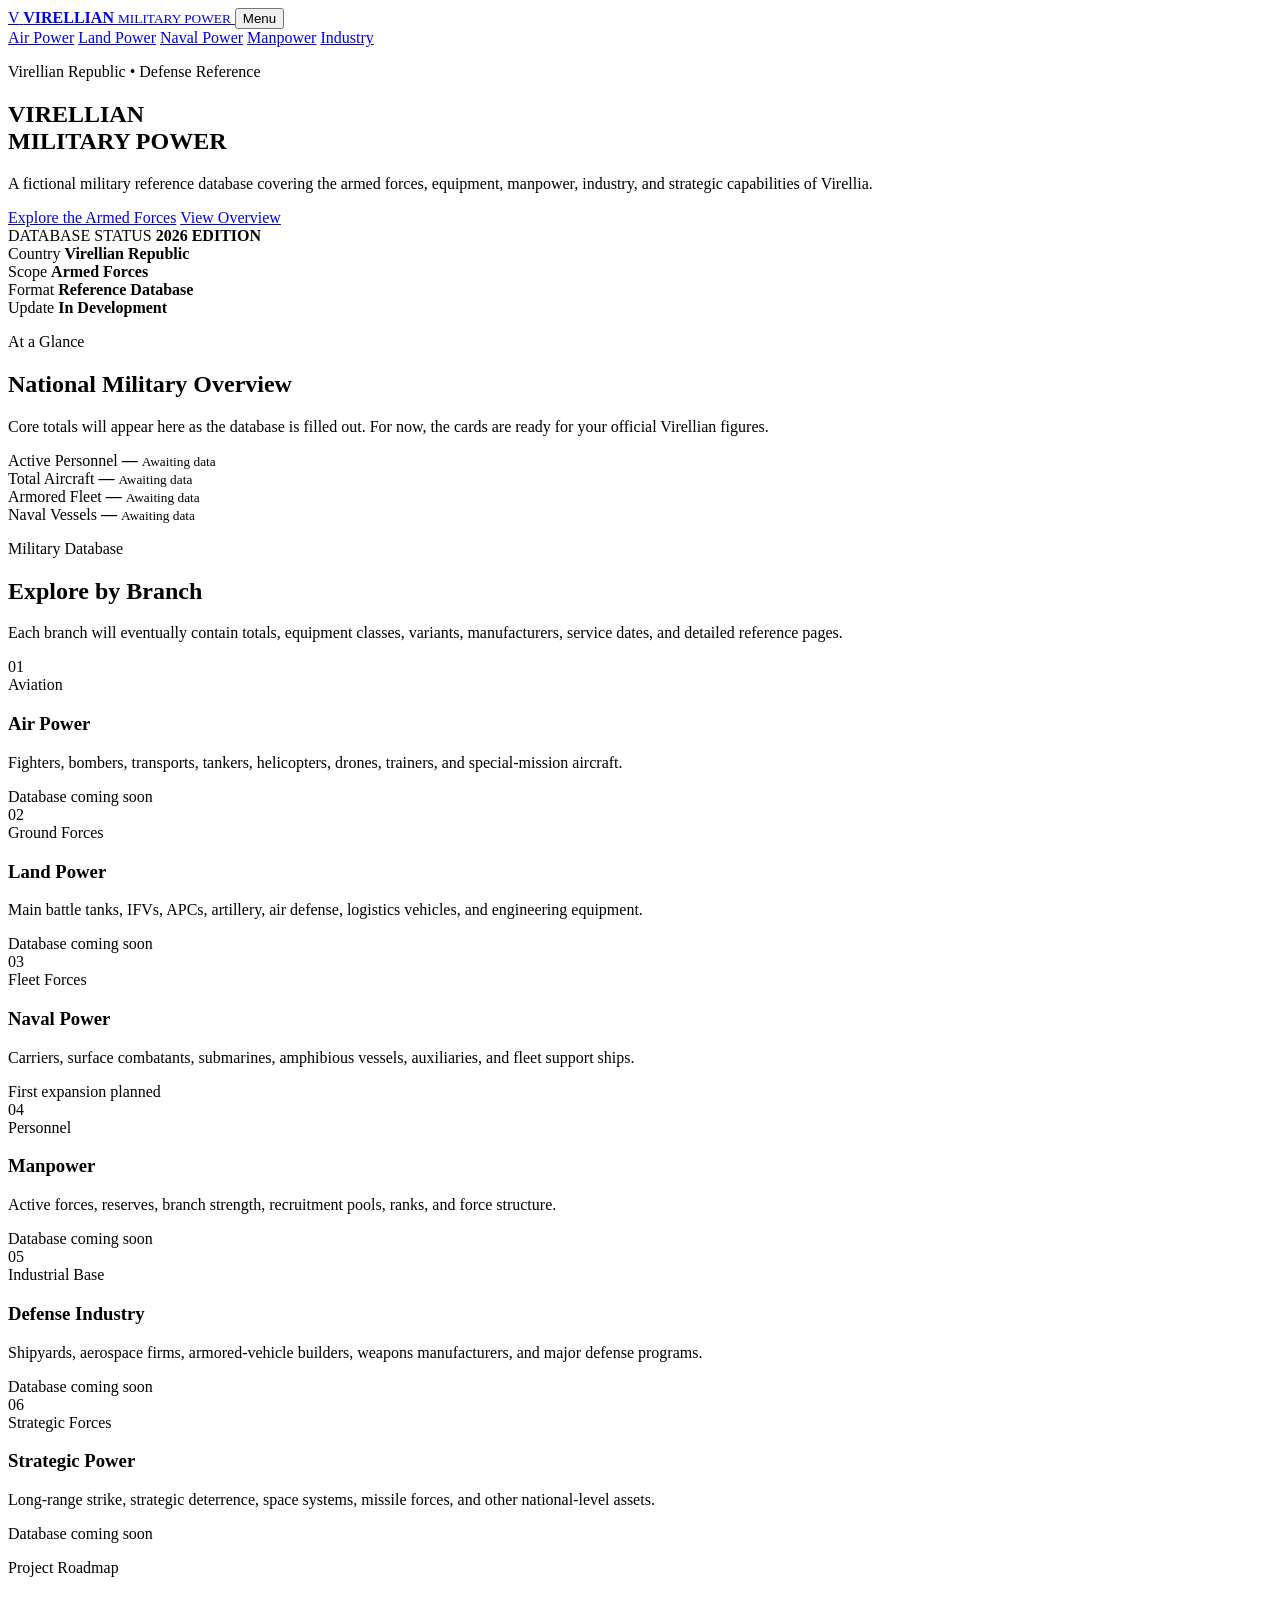
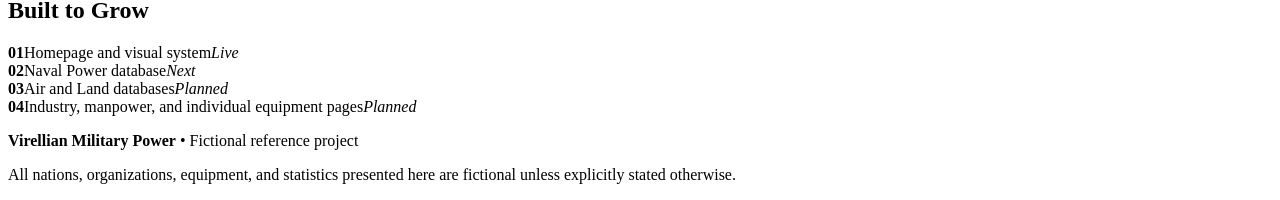
==== index.html @ 1f6b785b "Add initial Virellian Military Power homepage" ====
<!DOCTYPE html>
<html lang="en">
<head>
  <meta charset="UTF-8">
  <meta name="viewport" content="width=device-width, initial-scale=1.0">
  <meta name="description" content="Virellian Military Power — a fictional military reference database for the Virellian Republic.">
  <title>Virellian Military Power</title>
  <link rel="preconnect" href="https://fonts.googleapis.com">
  <link rel="preconnect" href="https://fonts.gstatic.com" crossorigin>
  <link href="https://fonts.googleapis.com/css2?family=Inter:wght@400;500;600;700&family=Oswald:wght@500;600;700&display=swap" rel="stylesheet">
  <link rel="stylesheet" href="css/style.css">
</head>
<body>
  <header class="site-header">
    <div class="nav-wrap">
      <a class="brand" href="index.html" aria-label="Virellian Military Power home">
        <span class="brand-mark">V</span>
        <span>
          <strong>VIRELLIAN</strong>
          <small>MILITARY POWER</small>
        </span>
      </a>

      <button class="menu-button" type="button" aria-expanded="false" aria-controls="main-nav">
        Menu
      </button>

      <nav id="main-nav" class="main-nav" aria-label="Primary navigation">
        <a href="#air">Air Power</a>
        <a href="#land">Land Power</a>
        <a href="#naval">Naval Power</a>
        <a href="#manpower">Manpower</a>
        <a href="#industry">Industry</a>
      </nav>
    </div>
  </header>

  <main>
    <section class="hero">
      <div class="hero-grid">
        <div class="hero-copy">
          <p class="eyebrow">Virellian Republic • Defense Reference</p>
          <h1>VIRELLIAN<br>MILITARY POWER</h1>
          <p class="hero-text">
            A fictional military reference database covering the armed forces,
            equipment, manpower, industry, and strategic capabilities of Virellia.
          </p>

          <div class="hero-actions">
            <a class="button button-primary" href="#branches">Explore the Armed Forces</a>
            <a class="button button-secondary" href="#overview">View Overview</a>
          </div>
        </div>

        <aside class="status-panel" aria-label="Database status">
          <span class="status-label">DATABASE STATUS</span>
          <strong>2026 EDITION</strong>
          <div class="status-line">
            <span>Country</span>
            <b>Virellian Republic</b>
          </div>
          <div class="status-line">
            <span>Scope</span>
            <b>Armed Forces</b>
          </div>
          <div class="status-line">
            <span>Format</span>
            <b>Reference Database</b>
          </div>
          <div class="status-line">
            <span>Update</span>
            <b>In Development</b>
          </div>
        </aside>
      </div>
    </section>

    <section id="overview" class="section">
      <div class="section-heading">
        <p class="eyebrow">At a Glance</p>
        <h2>National Military Overview</h2>
        <p>
          Core totals will appear here as the database is filled out. For now,
          the cards are ready for your official Virellian figures.
        </p>
      </div>

      <div class="stat-grid">
        <article class="stat-card">
          <span>Active Personnel</span>
          <strong>—</strong>
          <small>Awaiting data</small>
        </article>
        <article class="stat-card">
          <span>Total Aircraft</span>
          <strong>—</strong>
          <small>Awaiting data</small>
        </article>
        <article class="stat-card">
          <span>Armored Fleet</span>
          <strong>—</strong>
          <small>Awaiting data</small>
        </article>
        <article class="stat-card">
          <span>Naval Vessels</span>
          <strong>—</strong>
          <small>Awaiting data</small>
        </article>
      </div>
    </section>

    <section id="branches" class="section section-dark">
      <div class="section-heading">
        <p class="eyebrow">Military Database</p>
        <h2>Explore by Branch</h2>
        <p>
          Each branch will eventually contain totals, equipment classes,
          variants, manufacturers, service dates, and detailed reference pages.
        </p>
      </div>

      <div class="branch-grid">
        <article id="air" class="branch-card">
          <div class="branch-number">01</div>
          <div>
            <span class="card-kicker">Aviation</span>
            <h3>Air Power</h3>
            <p>Fighters, bombers, transports, tankers, helicopters, drones, trainers, and special-mission aircraft.</p>
            <span class="coming-soon">Database coming soon</span>
          </div>
        </article>

        <article id="land" class="branch-card">
          <div class="branch-number">02</div>
          <div>
            <span class="card-kicker">Ground Forces</span>
            <h3>Land Power</h3>
            <p>Main battle tanks, IFVs, APCs, artillery, air defense, logistics vehicles, and engineering equipment.</p>
            <span class="coming-soon">Database coming soon</span>
          </div>
        </article>

        <article id="naval" class="branch-card featured">
          <div class="branch-number">03</div>
          <div>
            <span class="card-kicker">Fleet Forces</span>
            <h3>Naval Power</h3>
            <p>Carriers, surface combatants, submarines, amphibious vessels, auxiliaries, and fleet support ships.</p>
            <span class="coming-soon">First expansion planned</span>
          </div>
        </article>

        <article id="manpower" class="branch-card">
          <div class="branch-number">04</div>
          <div>
            <span class="card-kicker">Personnel</span>
            <h3>Manpower</h3>
            <p>Active forces, reserves, branch strength, recruitment pools, ranks, and force structure.</p>
            <span class="coming-soon">Database coming soon</span>
          </div>
        </article>

        <article id="industry" class="branch-card">
          <div class="branch-number">05</div>
          <div>
            <span class="card-kicker">Industrial Base</span>
            <h3>Defense Industry</h3>
            <p>Shipyards, aerospace firms, armored-vehicle builders, weapons manufacturers, and major defense programs.</p>
            <span class="coming-soon">Database coming soon</span>
          </div>
        </article>

        <article class="branch-card">
          <div class="branch-number">06</div>
          <div>
            <span class="card-kicker">Strategic Forces</span>
            <h3>Strategic Power</h3>
            <p>Long-range strike, strategic deterrence, space systems, missile forces, and other national-level assets.</p>
            <span class="coming-soon">Database coming soon</span>
          </div>
        </article>
      </div>
    </section>

    <section class="section">
      <div class="split-panel">
        <div>
          <p class="eyebrow">Project Roadmap</p>
          <h2>Built to Grow</h2>
        </div>
        <div class="roadmap">
          <div><b>01</b><span>Homepage and visual system</span><em>Live</em></div>
          <div><b>02</b><span>Naval Power database</span><em>Next</em></div>
          <div><b>03</b><span>Air and Land databases</span><em>Planned</em></div>
          <div><b>04</b><span>Industry, manpower, and individual equipment pages</span><em>Planned</em></div>
        </div>
      </div>
    </section>
  </main>

  <footer class="site-footer">
    <p><strong>Virellian Military Power</strong> • Fictional reference project</p>
    <p>All nations, organizations, equipment, and statistics presented here are fictional unless explicitly stated otherwise.</p>
  </footer>

  <script src="js/main.js"></script>
</body>
</html>
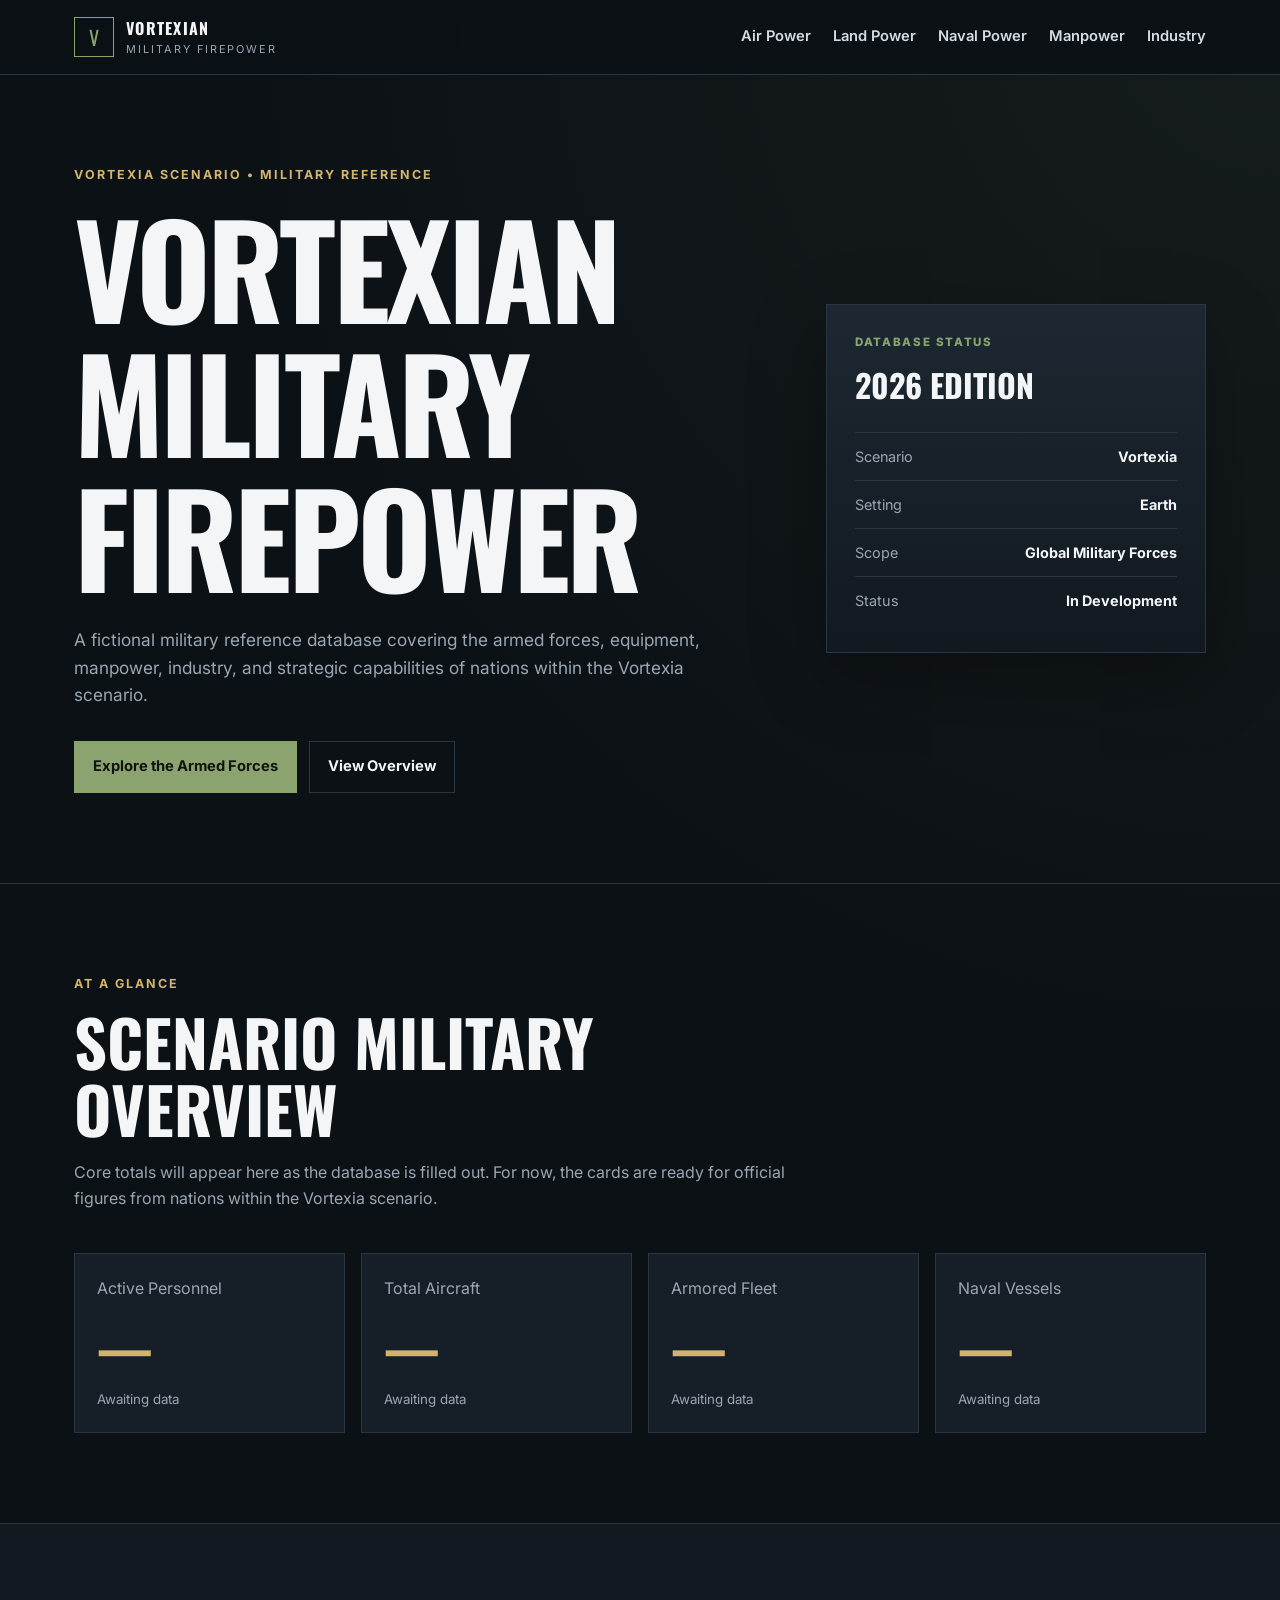
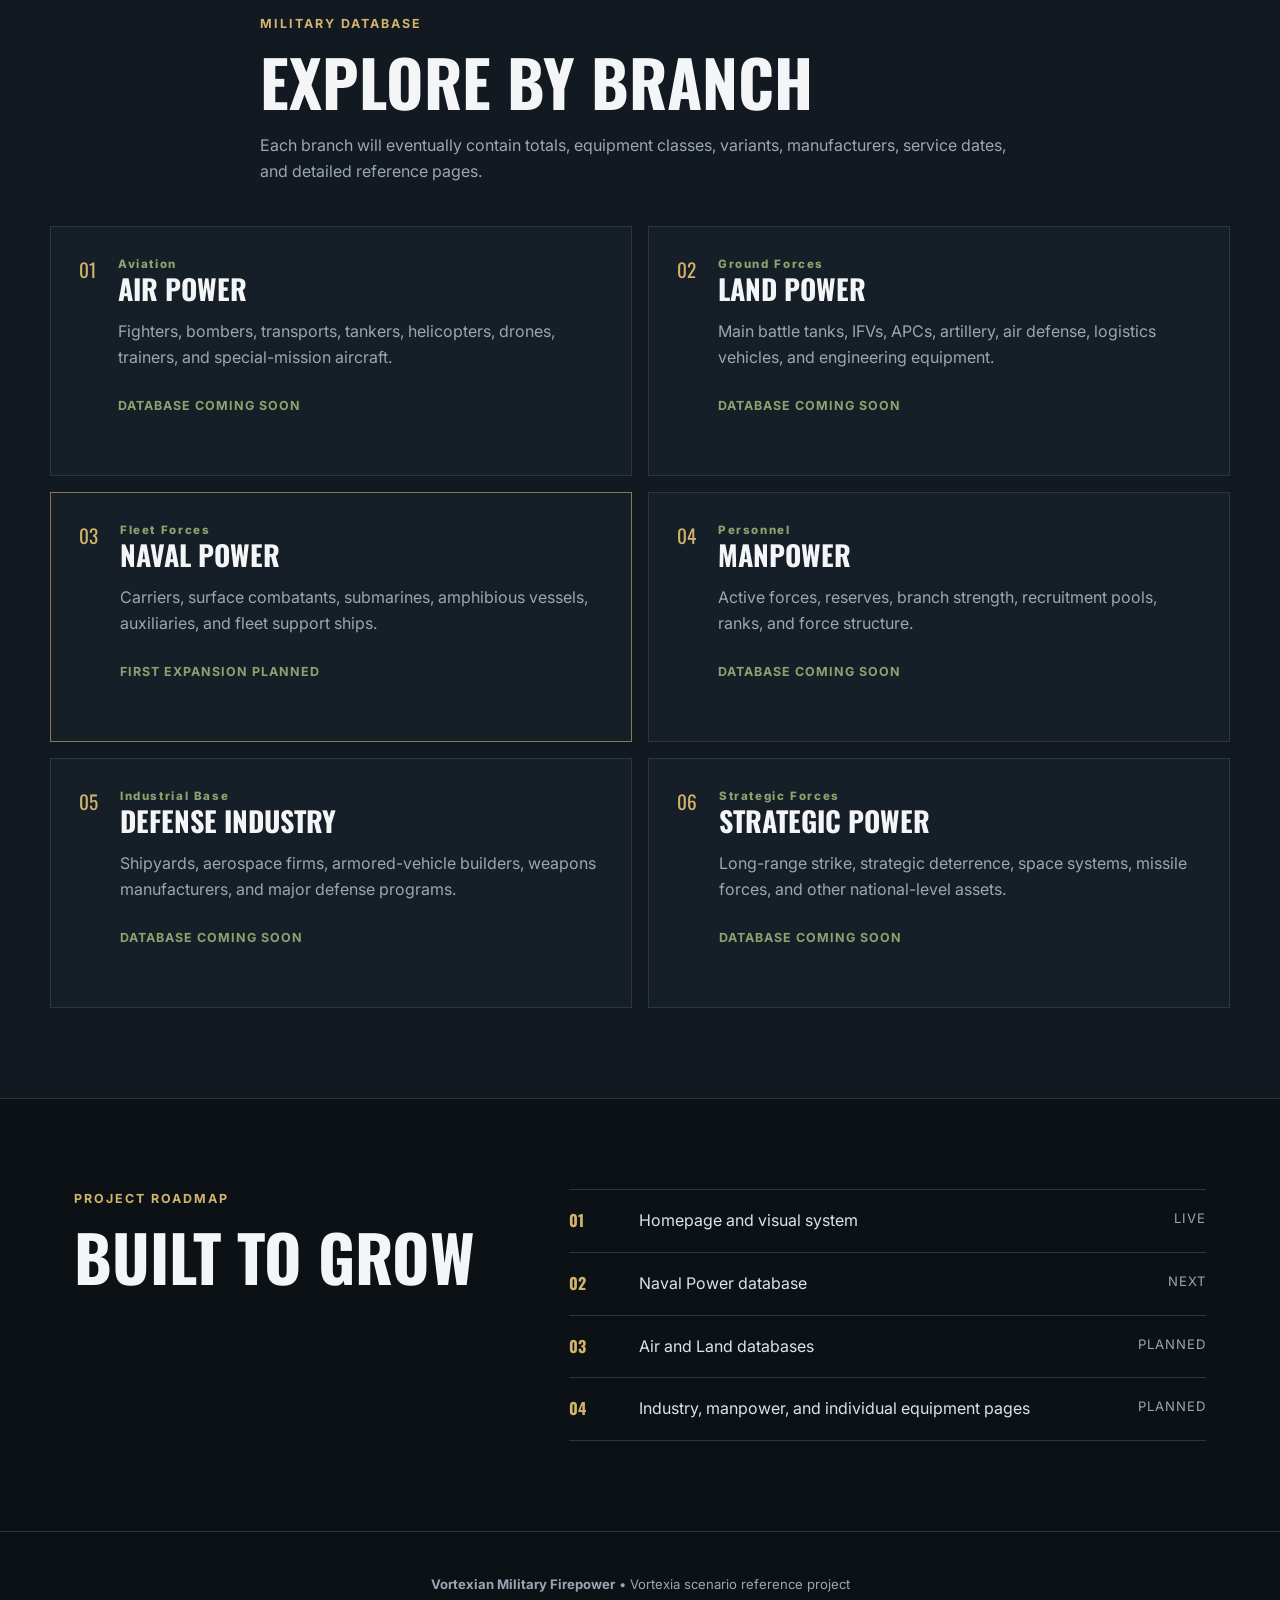
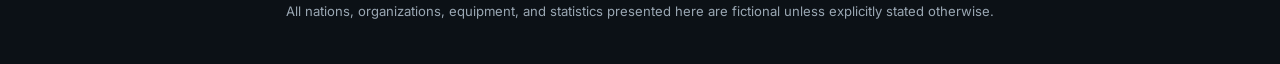
==== commit 8f810994: "Rebrand site as Vortexian Military Firepower" ====
--- a/index.html
+++ b/index.html
@@ -3,8 +3,8 @@
 <head>
   <meta charset="UTF-8">
   <meta name="viewport" content="width=device-width, initial-scale=1.0">
-  <meta name="description" content="Virellian Military Power — a fictional military reference database for the Virellian Republic.">
-  <title>Virellian Military Power</title>
+  <meta name="description" content="Vortexian Military Firepower — a fictional military reference database for the Vortexia scenario.">
+  <title>Vortexian Military Firepower</title>
   <link rel="preconnect" href="https://fonts.googleapis.com">
   <link rel="preconnect" href="https://fonts.gstatic.com" crossorigin>
   <link href="https://fonts.googleapis.com/css2?family=Inter:wght@400;500;600;700&family=Oswald:wght@500;600;700&display=swap" rel="stylesheet">
@@ -13,11 +13,11 @@
 <body>
   <header class="site-header">
     <div class="nav-wrap">
-      <a class="brand" href="index.html" aria-label="Virellian Military Power home">
+      <a class="brand" href="index.html" aria-label="Vortexian Military Firepower home">
         <span class="brand-mark">V</span>
         <span>
-          <strong>VIRELLIAN</strong>
-          <small>MILITARY POWER</small>
+          <strong>VORTEXIAN</strong>
+          <small>MILITARY FIREPOWER</small>
         </span>
       </a>
 
@@ -39,11 +39,10 @@
     <section class="hero">
       <div class="hero-grid">
         <div class="hero-copy">
-          <p class="eyebrow">Virellian Republic • Defense Reference</p>
-          <h1>VIRELLIAN<br>MILITARY POWER</h1>
+          <p class="eyebrow">Vortexia Scenario • Military Reference</p>
+          <h1>VORTEXIAN<br>MILITARY<br>FIREPOWER</h1>
           <p class="hero-text">
-            A fictional military reference database covering the armed forces,
-            equipment, manpower, industry, and strategic capabilities of Virellia.
+            A fictional military reference database covering the armed forces, equipment, manpower, industry, and strategic capabilities of nations within the Vortexia scenario.
           </p>
 
           <div class="hero-actions">
@@ -56,19 +55,19 @@
           <span class="status-label">DATABASE STATUS</span>
           <strong>2026 EDITION</strong>
           <div class="status-line">
-            <span>Country</span>
-            <b>Virellian Republic</b>
+            <span>Scenario</span>
+            <b>Vortexia</b>
+          </div>
+          <div class="status-line">
+            <span>Setting</span>
+            <b>Earth</b>
           </div>
           <div class="status-line">
             <span>Scope</span>
-            <b>Armed Forces</b>
-          </div>
-          <div class="status-line">
-            <span>Format</span>
-            <b>Reference Database</b>
-          </div>
-          <div class="status-line">
-            <span>Update</span>
+            <b>Global Military Forces</b>
+          </div>
+          <div class="status-line">
+            <span>Status</span>
             <b>In Development</b>
           </div>
         </aside>
@@ -78,10 +77,10 @@
     <section id="overview" class="section">
       <div class="section-heading">
         <p class="eyebrow">At a Glance</p>
-        <h2>National Military Overview</h2>
+        <h2>Scenario Military Overview</h2>
         <p>
           Core totals will appear here as the database is filled out. For now,
-          the cards are ready for your official Virellian figures.
+          the cards are ready for official figures from nations within the Vortexia scenario.
         </p>
       </div>
 
@@ -199,7 +198,7 @@
   </main>
 
   <footer class="site-footer">
-    <p><strong>Virellian Military Power</strong> • Fictional reference project</p>
+    <p><strong>Vortexian Military Firepower</strong> • Vortexia scenario reference project</p>
     <p>All nations, organizations, equipment, and statistics presented here are fictional unless explicitly stated otherwise.</p>
   </footer>
 
--- a/css/style.css
+++ b/css/style.css
@@ -0,0 +1,447 @@
+:root {
+  --bg: #0c1116;
+  --bg-soft: #121920;
+  --panel: #161f27;
+  --panel-2: #1d2832;
+  --text: #f3f5f7;
+  --muted: #9aa7b3;
+  --line: #2a3742;
+  --accent: #8ba36f;
+  --accent-2: #d2b46c;
+  --danger: #b85b5b;
+  --max: 1180px;
+}
+
+* {
+  box-sizing: border-box;
+}
+
+html {
+  scroll-behavior: smooth;
+}
+
+body {
+  margin: 0;
+  background:
+    radial-gradient(circle at top right, rgba(139, 163, 111, 0.08), transparent 30%),
+    var(--bg);
+  color: var(--text);
+  font-family: "Inter", system-ui, sans-serif;
+  line-height: 1.6;
+}
+
+a {
+  color: inherit;
+  text-decoration: none;
+}
+
+.site-header {
+  position: sticky;
+  top: 0;
+  z-index: 10;
+  backdrop-filter: blur(14px);
+  background: rgba(12, 17, 22, 0.9);
+  border-bottom: 1px solid var(--line);
+}
+
+.nav-wrap {
+  max-width: var(--max);
+  margin: 0 auto;
+  min-height: 74px;
+  padding: 0 24px;
+  display: flex;
+  align-items: center;
+  justify-content: space-between;
+  gap: 24px;
+}
+
+.brand {
+  display: flex;
+  align-items: center;
+  gap: 12px;
+}
+
+.brand-mark {
+  width: 40px;
+  height: 40px;
+  display: grid;
+  place-items: center;
+  border: 1px solid var(--accent);
+  color: var(--accent);
+  font-family: "Oswald", sans-serif;
+  font-size: 1.25rem;
+}
+
+.brand strong,
+.brand small {
+  display: block;
+}
+
+.brand strong {
+  font-family: "Oswald", sans-serif;
+  letter-spacing: 0.08em;
+}
+
+.brand small {
+  color: var(--muted);
+  font-size: 0.68rem;
+  letter-spacing: 0.18em;
+}
+
+.main-nav {
+  display: flex;
+  gap: 22px;
+  color: #d5dce2;
+  font-size: 0.92rem;
+  font-weight: 600;
+}
+
+.main-nav a:hover {
+  color: var(--accent-2);
+}
+
+.menu-button {
+  display: none;
+  background: transparent;
+  color: var(--text);
+  border: 1px solid var(--line);
+  padding: 8px 12px;
+  font: inherit;
+}
+
+.hero {
+  border-bottom: 1px solid var(--line);
+}
+
+.hero-grid {
+  max-width: var(--max);
+  margin: 0 auto;
+  min-height: 640px;
+  padding: 90px 24px;
+  display: grid;
+  grid-template-columns: 1.45fr 0.8fr;
+  gap: 64px;
+  align-items: center;
+}
+
+.eyebrow {
+  margin: 0 0 14px;
+  color: var(--accent-2);
+  text-transform: uppercase;
+  letter-spacing: 0.16em;
+  font-size: 0.78rem;
+  font-weight: 700;
+}
+
+h1,
+h2,
+h3 {
+  margin-top: 0;
+  font-family: "Oswald", sans-serif;
+  text-transform: uppercase;
+  line-height: 1.05;
+}
+
+h1 {
+  margin-bottom: 24px;
+  font-size: clamp(4rem, 10vw, 8.7rem);
+  letter-spacing: -0.03em;
+}
+
+h2 {
+  margin-bottom: 18px;
+  font-size: clamp(2.2rem, 5vw, 4rem);
+}
+
+h3 {
+  margin-bottom: 12px;
+  font-size: 1.75rem;
+}
+
+.hero-text {
+  max-width: 760px;
+  color: var(--muted);
+  font-size: 1.08rem;
+}
+
+.hero-actions {
+  display: flex;
+  gap: 12px;
+  flex-wrap: wrap;
+  margin-top: 32px;
+}
+
+.button {
+  padding: 13px 18px;
+  border: 1px solid var(--line);
+  font-weight: 700;
+  font-size: 0.92rem;
+}
+
+.button-primary {
+  background: var(--accent);
+  border-color: var(--accent);
+  color: #10140f;
+}
+
+.button-primary:hover {
+  filter: brightness(1.08);
+}
+
+.button-secondary:hover {
+  border-color: var(--accent-2);
+}
+
+.status-panel {
+  background: linear-gradient(180deg, rgba(29, 40, 50, 0.98), rgba(18, 25, 32, 0.98));
+  border: 1px solid var(--line);
+  padding: 28px;
+  box-shadow: 0 24px 70px rgba(0,0,0,0.28);
+}
+
+.status-label,
+.card-kicker {
+  display: block;
+  color: var(--accent);
+  font-size: 0.72rem;
+  letter-spacing: 0.14em;
+  font-weight: 800;
+}
+
+.status-panel > strong {
+  display: block;
+  margin: 7px 0 22px;
+  font-family: "Oswald", sans-serif;
+  font-size: 2rem;
+}
+
+.status-line {
+  display: flex;
+  justify-content: space-between;
+  gap: 20px;
+  padding: 12px 0;
+  border-top: 1px solid var(--line);
+  font-size: 0.9rem;
+}
+
+.status-line span {
+  color: var(--muted);
+}
+
+.section {
+  max-width: var(--max);
+  margin: 0 auto;
+  padding: 90px 24px;
+}
+
+.section-dark {
+  max-width: none;
+  background: var(--bg-soft);
+  border-top: 1px solid var(--line);
+  border-bottom: 1px solid var(--line);
+}
+
+.section-dark > * {
+  max-width: var(--max);
+  margin-left: auto;
+  margin-right: auto;
+}
+
+.section-heading {
+  max-width: 760px;
+  margin-bottom: 42px;
+}
+
+.section-heading p:last-child {
+  color: var(--muted);
+}
+
+.stat-grid {
+  display: grid;
+  grid-template-columns: repeat(4, 1fr);
+  gap: 16px;
+}
+
+.stat-card {
+  min-height: 180px;
+  padding: 22px;
+  background: var(--panel);
+  border: 1px solid var(--line);
+  display: flex;
+  flex-direction: column;
+  justify-content: space-between;
+}
+
+.stat-card span,
+.stat-card small {
+  color: var(--muted);
+}
+
+.stat-card strong {
+  font-family: "Oswald", sans-serif;
+  font-size: 3.3rem;
+  color: var(--accent-2);
+}
+
+.branch-grid {
+  display: grid;
+  grid-template-columns: repeat(2, 1fr);
+  gap: 16px;
+}
+
+.branch-card {
+  min-height: 250px;
+  padding: 28px;
+  background: var(--panel);
+  border: 1px solid var(--line);
+  display: grid;
+  grid-template-columns: auto 1fr;
+  gap: 22px;
+  transition: transform 0.2s ease, border-color 0.2s ease;
+}
+
+.branch-card:hover {
+  transform: translateY(-3px);
+  border-color: #465766;
+}
+
+.branch-card.featured {
+  border-color: rgba(210, 180, 108, 0.6);
+}
+
+.branch-number {
+  color: var(--accent-2);
+  font-family: "Oswald", sans-serif;
+  font-size: 1.2rem;
+}
+
+.branch-card p {
+  color: var(--muted);
+}
+
+.coming-soon {
+  display: inline-block;
+  margin-top: 10px;
+  color: var(--accent);
+  font-size: 0.78rem;
+  font-weight: 700;
+  text-transform: uppercase;
+  letter-spacing: 0.08em;
+}
+
+.split-panel {
+  display: grid;
+  grid-template-columns: 0.8fr 1.2fr;
+  gap: 70px;
+  align-items: start;
+}
+
+.roadmap {
+  border-top: 1px solid var(--line);
+}
+
+.roadmap div {
+  display: grid;
+  grid-template-columns: 52px 1fr auto;
+  gap: 18px;
+  padding: 18px 0;
+  border-bottom: 1px solid var(--line);
+}
+
+.roadmap b {
+  color: var(--accent-2);
+  font-family: "Oswald", sans-serif;
+}
+
+.roadmap span {
+  color: #dce3e9;
+}
+
+.roadmap em {
+  color: var(--muted);
+  font-style: normal;
+  font-size: 0.82rem;
+  text-transform: uppercase;
+  letter-spacing: 0.08em;
+}
+
+.site-footer {
+  padding: 36px 24px;
+  border-top: 1px solid var(--line);
+  text-align: center;
+  color: var(--muted);
+  font-size: 0.82rem;
+}
+
+.site-footer p {
+  margin: 6px 0;
+}
+
+@media (max-width: 900px) {
+  .hero-grid,
+  .split-panel {
+    grid-template-columns: 1fr;
+  }
+
+  .hero-grid {
+    min-height: auto;
+  }
+
+  .stat-grid {
+    grid-template-columns: repeat(2, 1fr);
+  }
+
+  .main-nav {
+    position: absolute;
+    left: 0;
+    right: 0;
+    top: 74px;
+    display: none;
+    flex-direction: column;
+    padding: 20px 24px;
+    background: #10161c;
+    border-bottom: 1px solid var(--line);
+  }
+
+  .main-nav.open {
+    display: flex;
+  }
+
+  .menu-button {
+    display: inline-block;
+  }
+}
+
+@media (max-width: 650px) {
+  .hero-grid,
+  .section {
+    padding-top: 64px;
+    padding-bottom: 64px;
+  }
+
+  .branch-grid,
+  .stat-grid {
+    grid-template-columns: 1fr;
+  }
+
+  .branch-card {
+    grid-template-columns: 1fr;
+  }
+
+  h1 {
+    font-size: clamp(3.4rem, 18vw, 5.2rem);
+  }
+
+  .status-line {
+    flex-direction: column;
+    gap: 3px;
+  }
+
+  .roadmap div {
+    grid-template-columns: 38px 1fr;
+  }
+
+  .roadmap em {
+    grid-column: 2;
+  }
+}
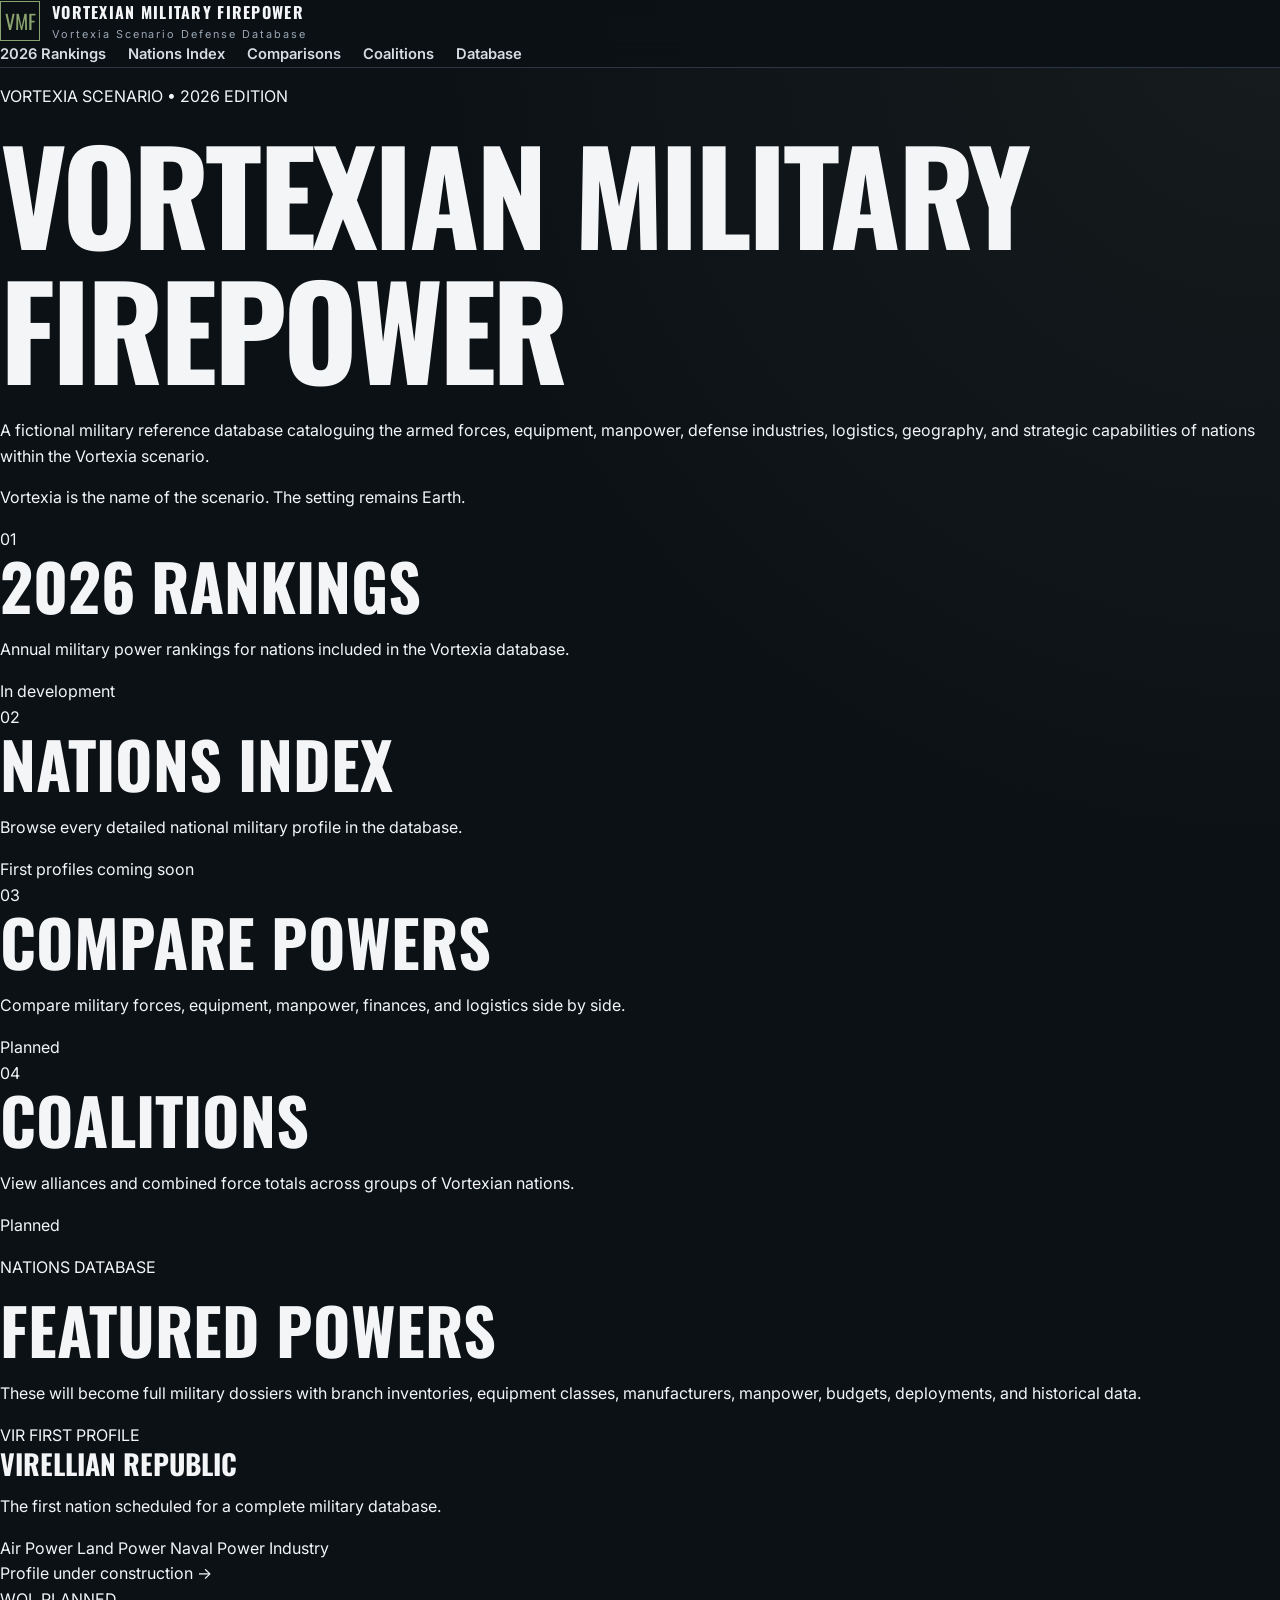
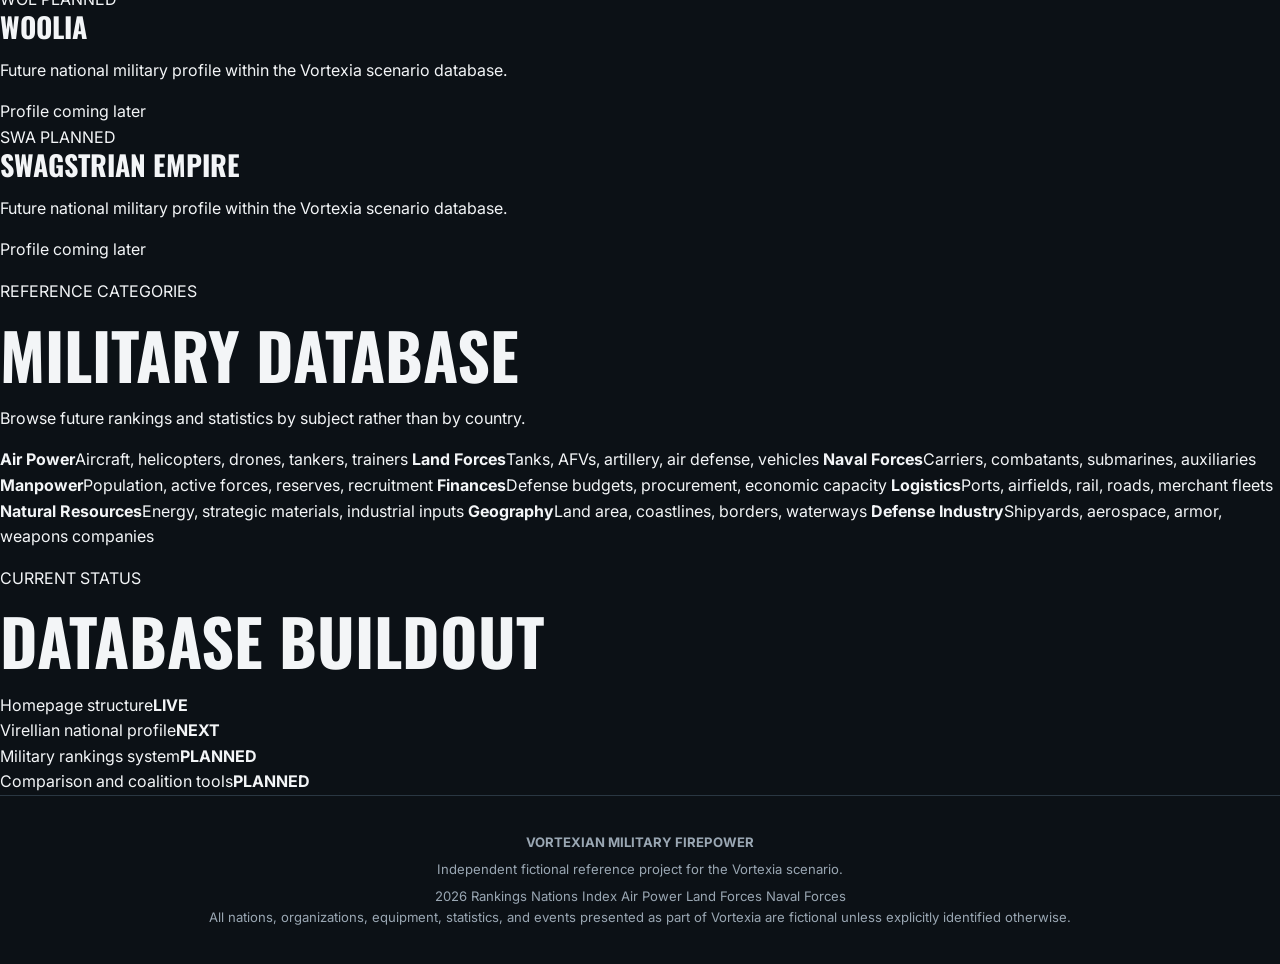
==== commit 422fef45: "Restructure homepage as a global military database hub" ====
--- a/index.html
+++ b/index.html
@@ -12,194 +12,189 @@
 </head>
 <body>
   <header class="site-header">
-    <div class="nav-wrap">
+    <div class="header-inner">
       <a class="brand" href="index.html" aria-label="Vortexian Military Firepower home">
-        <span class="brand-mark">V</span>
-        <span>
-          <strong>VORTEXIAN</strong>
-          <small>MILITARY FIREPOWER</small>
+        <span class="brand-mark">VMF</span>
+        <span class="brand-copy">
+          <strong>VORTEXIAN MILITARY FIREPOWER</strong>
+          <small>Vortexia Scenario Defense Database</small>
         </span>
       </a>
 
-      <button class="menu-button" type="button" aria-expanded="false" aria-controls="main-nav">
-        Menu
-      </button>
+      <button class="menu-button" type="button" aria-expanded="false" aria-controls="main-nav">Menu</button>
 
       <nav id="main-nav" class="main-nav" aria-label="Primary navigation">
-        <a href="#air">Air Power</a>
-        <a href="#land">Land Power</a>
-        <a href="#naval">Naval Power</a>
-        <a href="#manpower">Manpower</a>
-        <a href="#industry">Industry</a>
+        <a href="#rankings">2026 Rankings</a>
+        <a href="#nations">Nations Index</a>
+        <a href="#compare">Comparisons</a>
+        <a href="#coalitions">Coalitions</a>
+        <a href="#database">Database</a>
       </nav>
     </div>
   </header>
 
   <main>
-    <section class="hero">
-      <div class="hero-grid">
-        <div class="hero-copy">
-          <p class="eyebrow">Vortexia Scenario • Military Reference</p>
-          <h1>VORTEXIAN<br>MILITARY<br>FIREPOWER</h1>
-          <p class="hero-text">
-            A fictional military reference database covering the armed forces, equipment, manpower, industry, and strategic capabilities of nations within the Vortexia scenario.
+    <section class="intro">
+      <div class="content-wrap">
+        <p class="kicker">VORTEXIA SCENARIO • 2026 EDITION</p>
+        <h1>Vortexian Military Firepower</h1>
+        <p class="lead">
+          A fictional military reference database cataloguing the armed forces, equipment,
+          manpower, defense industries, logistics, geography, and strategic capabilities of
+          nations within the Vortexia scenario.
+        </p>
+        <p class="note">
+          Vortexia is the name of the scenario. The setting remains Earth.
+        </p>
+      </div>
+    </section>
+
+    <section class="content-wrap quick-links" aria-label="Main database tools">
+      <a id="rankings" class="feature-card" href="#featured">
+        <span class="feature-number">01</span>
+        <div>
+          <h2>2026 Rankings</h2>
+          <p>Annual military power rankings for nations included in the Vortexia database.</p>
+          <span class="status">In development</span>
+        </div>
+      </a>
+
+      <a id="nations" class="feature-card" href="#featured">
+        <span class="feature-number">02</span>
+        <div>
+          <h2>Nations Index</h2>
+          <p>Browse every detailed national military profile in the database.</p>
+          <span class="status">First profiles coming soon</span>
+        </div>
+      </a>
+
+      <a id="compare" class="feature-card" href="#featured">
+        <span class="feature-number">03</span>
+        <div>
+          <h2>Compare Powers</h2>
+          <p>Compare military forces, equipment, manpower, finances, and logistics side by side.</p>
+          <span class="status">Planned</span>
+        </div>
+      </a>
+
+      <a id="coalitions" class="feature-card" href="#featured">
+        <span class="feature-number">04</span>
+        <div>
+          <h2>Coalitions</h2>
+          <p>View alliances and combined force totals across groups of Vortexian nations.</p>
+          <span class="status">Planned</span>
+        </div>
+      </a>
+    </section>
+
+    <section id="featured" class="section-band">
+      <div class="content-wrap">
+        <div class="section-title">
+          <div>
+            <p class="kicker">NATIONS DATABASE</p>
+            <h2>Featured Powers</h2>
+          </div>
+          <p>
+            These will become full military dossiers with branch inventories, equipment classes,
+            manufacturers, manpower, budgets, deployments, and historical data.
           </p>
-
-          <div class="hero-actions">
-            <a class="button button-primary" href="#branches">Explore the Armed Forces</a>
-            <a class="button button-secondary" href="#overview">View Overview</a>
-          </div>
-        </div>
-
-        <aside class="status-panel" aria-label="Database status">
-          <span class="status-label">DATABASE STATUS</span>
-          <strong>2026 EDITION</strong>
-          <div class="status-line">
-            <span>Scenario</span>
-            <b>Vortexia</b>
-          </div>
-          <div class="status-line">
-            <span>Setting</span>
-            <b>Earth</b>
-          </div>
-          <div class="status-line">
-            <span>Scope</span>
-            <b>Global Military Forces</b>
-          </div>
-          <div class="status-line">
-            <span>Status</span>
-            <b>In Development</b>
-          </div>
-        </aside>
-      </div>
-    </section>
-
-    <section id="overview" class="section">
-      <div class="section-heading">
-        <p class="eyebrow">At a Glance</p>
-        <h2>Scenario Military Overview</h2>
-        <p>
-          Core totals will appear here as the database is filled out. For now,
-          the cards are ready for official figures from nations within the Vortexia scenario.
-        </p>
-      </div>
-
-      <div class="stat-grid">
-        <article class="stat-card">
-          <span>Active Personnel</span>
-          <strong>—</strong>
-          <small>Awaiting data</small>
-        </article>
-        <article class="stat-card">
-          <span>Total Aircraft</span>
-          <strong>—</strong>
-          <small>Awaiting data</small>
-        </article>
-        <article class="stat-card">
-          <span>Armored Fleet</span>
-          <strong>—</strong>
-          <small>Awaiting data</small>
-        </article>
-        <article class="stat-card">
-          <span>Naval Vessels</span>
-          <strong>—</strong>
-          <small>Awaiting data</small>
-        </article>
-      </div>
-    </section>
-
-    <section id="branches" class="section section-dark">
-      <div class="section-heading">
-        <p class="eyebrow">Military Database</p>
-        <h2>Explore by Branch</h2>
-        <p>
-          Each branch will eventually contain totals, equipment classes,
-          variants, manufacturers, service dates, and detailed reference pages.
-        </p>
-      </div>
-
-      <div class="branch-grid">
-        <article id="air" class="branch-card">
-          <div class="branch-number">01</div>
-          <div>
-            <span class="card-kicker">Aviation</span>
-            <h3>Air Power</h3>
-            <p>Fighters, bombers, transports, tankers, helicopters, drones, trainers, and special-mission aircraft.</p>
-            <span class="coming-soon">Database coming soon</span>
-          </div>
-        </article>
-
-        <article id="land" class="branch-card">
-          <div class="branch-number">02</div>
-          <div>
-            <span class="card-kicker">Ground Forces</span>
-            <h3>Land Power</h3>
-            <p>Main battle tanks, IFVs, APCs, artillery, air defense, logistics vehicles, and engineering equipment.</p>
-            <span class="coming-soon">Database coming soon</span>
-          </div>
-        </article>
-
-        <article id="naval" class="branch-card featured">
-          <div class="branch-number">03</div>
-          <div>
-            <span class="card-kicker">Fleet Forces</span>
-            <h3>Naval Power</h3>
-            <p>Carriers, surface combatants, submarines, amphibious vessels, auxiliaries, and fleet support ships.</p>
-            <span class="coming-soon">First expansion planned</span>
-          </div>
-        </article>
-
-        <article id="manpower" class="branch-card">
-          <div class="branch-number">04</div>
-          <div>
-            <span class="card-kicker">Personnel</span>
-            <h3>Manpower</h3>
-            <p>Active forces, reserves, branch strength, recruitment pools, ranks, and force structure.</p>
-            <span class="coming-soon">Database coming soon</span>
-          </div>
-        </article>
-
-        <article id="industry" class="branch-card">
-          <div class="branch-number">05</div>
-          <div>
-            <span class="card-kicker">Industrial Base</span>
-            <h3>Defense Industry</h3>
-            <p>Shipyards, aerospace firms, armored-vehicle builders, weapons manufacturers, and major defense programs.</p>
-            <span class="coming-soon">Database coming soon</span>
-          </div>
-        </article>
-
-        <article class="branch-card">
-          <div class="branch-number">06</div>
-          <div>
-            <span class="card-kicker">Strategic Forces</span>
-            <h3>Strategic Power</h3>
-            <p>Long-range strike, strategic deterrence, space systems, missile forces, and other national-level assets.</p>
-            <span class="coming-soon">Database coming soon</span>
-          </div>
-        </article>
-      </div>
-    </section>
-
-    <section class="section">
-      <div class="split-panel">
-        <div>
-          <p class="eyebrow">Project Roadmap</p>
-          <h2>Built to Grow</h2>
-        </div>
-        <div class="roadmap">
-          <div><b>01</b><span>Homepage and visual system</span><em>Live</em></div>
-          <div><b>02</b><span>Naval Power database</span><em>Next</em></div>
-          <div><b>03</b><span>Air and Land databases</span><em>Planned</em></div>
-          <div><b>04</b><span>Industry, manpower, and individual equipment pages</span><em>Planned</em></div>
+        </div>
+
+        <div class="nation-grid">
+          <article class="nation-card nation-primary">
+            <div class="nation-top">
+              <span class="nation-code">VIR</span>
+              <span class="badge">FIRST PROFILE</span>
+            </div>
+            <h3>Virellian Republic</h3>
+            <p>The first nation scheduled for a complete military database.</p>
+            <div class="nation-links">
+              <span>Air Power</span>
+              <span>Land Power</span>
+              <span>Naval Power</span>
+              <span>Industry</span>
+            </div>
+            <span class="card-action">Profile under construction →</span>
+          </article>
+
+          <article class="nation-card">
+            <div class="nation-top">
+              <span class="nation-code">WOL</span>
+              <span class="badge subtle">PLANNED</span>
+            </div>
+            <h3>Woolia</h3>
+            <p>Future national military profile within the Vortexia scenario database.</p>
+            <span class="card-action muted">Profile coming later</span>
+          </article>
+
+          <article class="nation-card">
+            <div class="nation-top">
+              <span class="nation-code">SWA</span>
+              <span class="badge subtle">PLANNED</span>
+            </div>
+            <h3>Swagstrian Empire</h3>
+            <p>Future national military profile within the Vortexia scenario database.</p>
+            <span class="card-action muted">Profile coming later</span>
+          </article>
+        </div>
+      </div>
+    </section>
+
+    <section id="database" class="content-wrap database-section">
+      <div class="section-title compact">
+        <div>
+          <p class="kicker">REFERENCE CATEGORIES</p>
+          <h2>Military Database</h2>
+        </div>
+        <p>Browse future rankings and statistics by subject rather than by country.</p>
+      </div>
+
+      <div class="database-grid">
+        <a href="#air-power"><strong>Air Power</strong><span>Aircraft, helicopters, drones, tankers, trainers</span></a>
+        <a href="#land-forces"><strong>Land Forces</strong><span>Tanks, AFVs, artillery, air defense, vehicles</span></a>
+        <a href="#naval-forces"><strong>Naval Forces</strong><span>Carriers, combatants, submarines, auxiliaries</span></a>
+        <a href="#manpower"><strong>Manpower</strong><span>Population, active forces, reserves, recruitment</span></a>
+        <a href="#finances"><strong>Finances</strong><span>Defense budgets, procurement, economic capacity</span></a>
+        <a href="#logistics"><strong>Logistics</strong><span>Ports, airfields, rail, roads, merchant fleets</span></a>
+        <a href="#resources"><strong>Natural Resources</strong><span>Energy, strategic materials, industrial inputs</span></a>
+        <a href="#geography"><strong>Geography</strong><span>Land area, coastlines, borders, waterways</span></a>
+        <a href="#industry"><strong>Defense Industry</strong><span>Shipyards, aerospace, armor, weapons companies</span></a>
+      </div>
+    </section>
+
+    <section class="section-band small-band">
+      <div class="content-wrap info-row">
+        <div>
+          <p class="kicker">CURRENT STATUS</p>
+          <h2>Database Buildout</h2>
+        </div>
+        <div class="build-list">
+          <div><span>Homepage structure</span><strong>LIVE</strong></div>
+          <div><span>Virellian national profile</span><strong>NEXT</strong></div>
+          <div><span>Military rankings system</span><strong>PLANNED</strong></div>
+          <div><span>Comparison and coalition tools</span><strong>PLANNED</strong></div>
         </div>
       </div>
     </section>
   </main>
 
   <footer class="site-footer">
-    <p><strong>Vortexian Military Firepower</strong> • Vortexia scenario reference project</p>
-    <p>All nations, organizations, equipment, and statistics presented here are fictional unless explicitly stated otherwise.</p>
+    <div class="content-wrap footer-grid">
+      <div>
+        <strong>VORTEXIAN MILITARY FIREPOWER</strong>
+        <p>Independent fictional reference project for the Vortexia scenario.</p>
+      </div>
+      <div class="footer-links">
+        <span>2026 Rankings</span>
+        <span>Nations Index</span>
+        <span>Air Power</span>
+        <span>Land Forces</span>
+        <span>Naval Forces</span>
+      </div>
+    </div>
+    <div class="content-wrap disclaimer">
+      All nations, organizations, equipment, statistics, and events presented as part of Vortexia are fictional unless explicitly identified otherwise.
+    </div>
   </footer>
 
   <script src="js/main.js"></script>
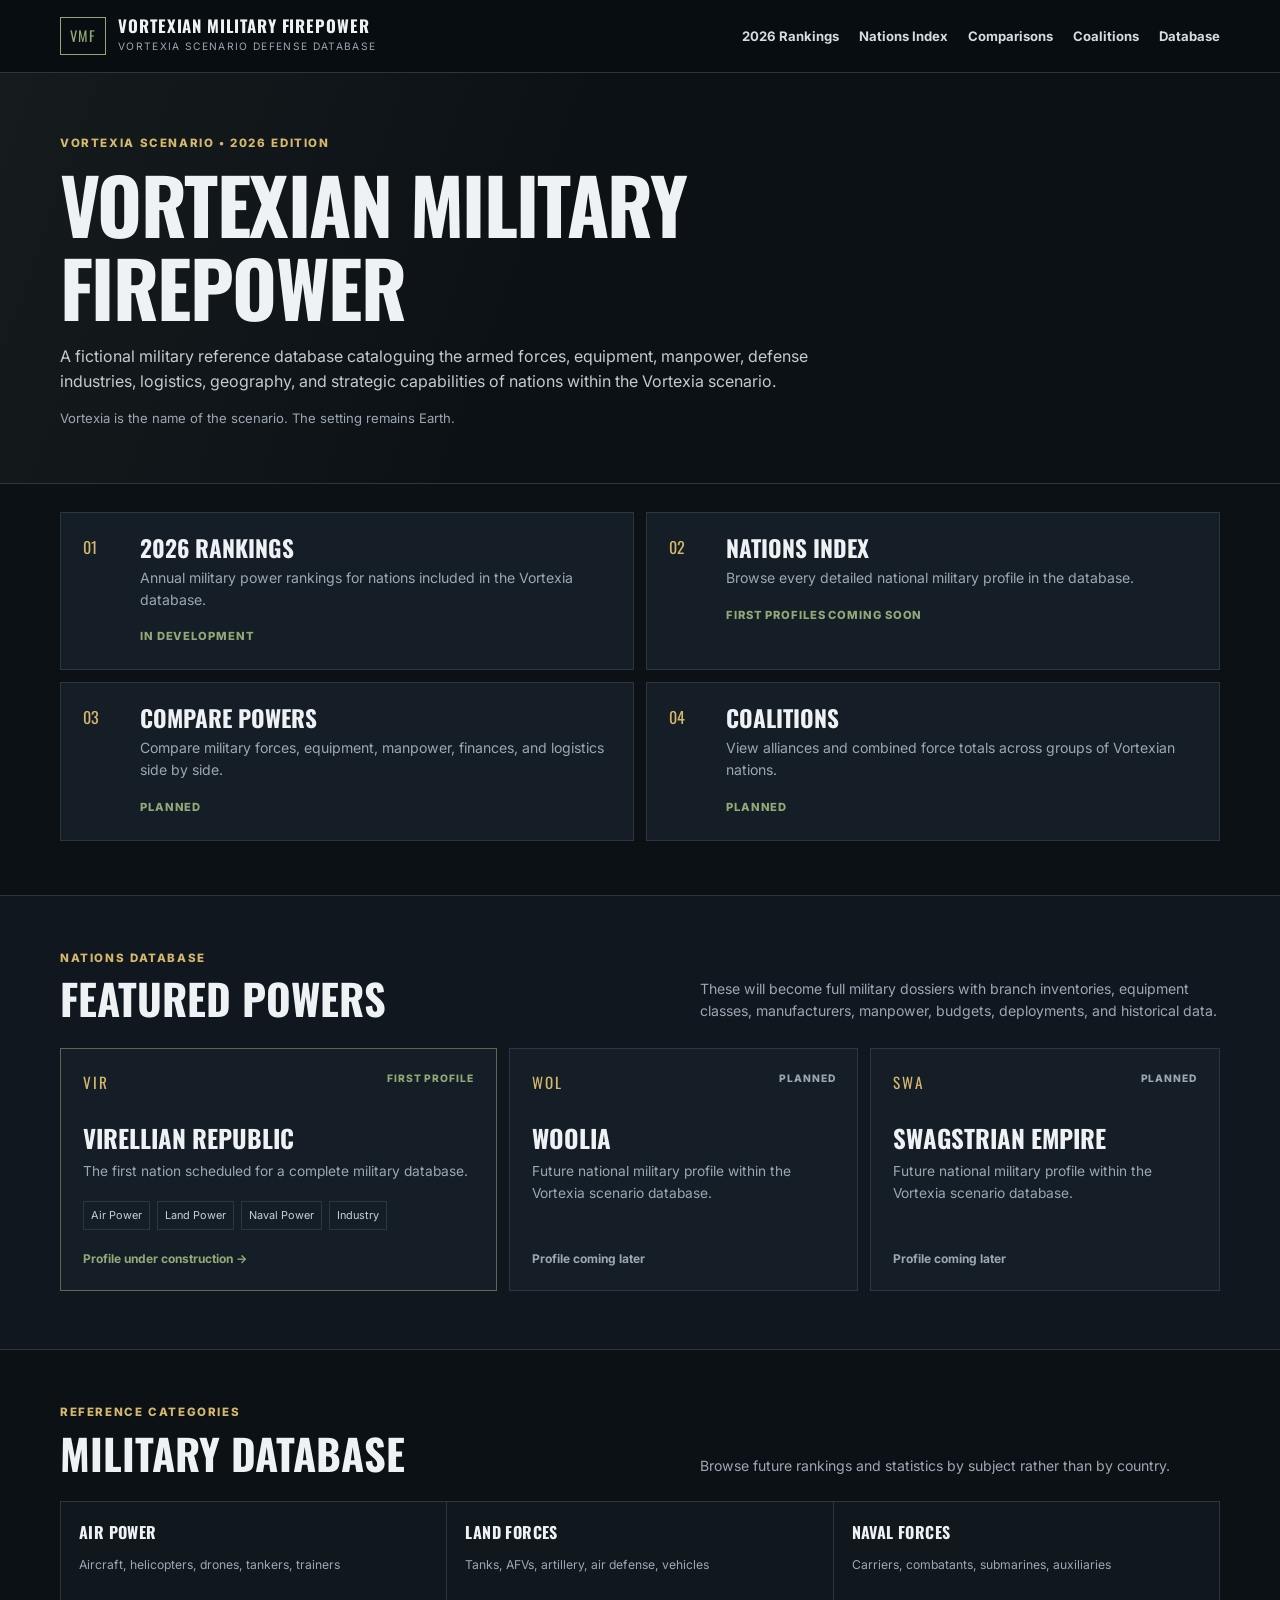
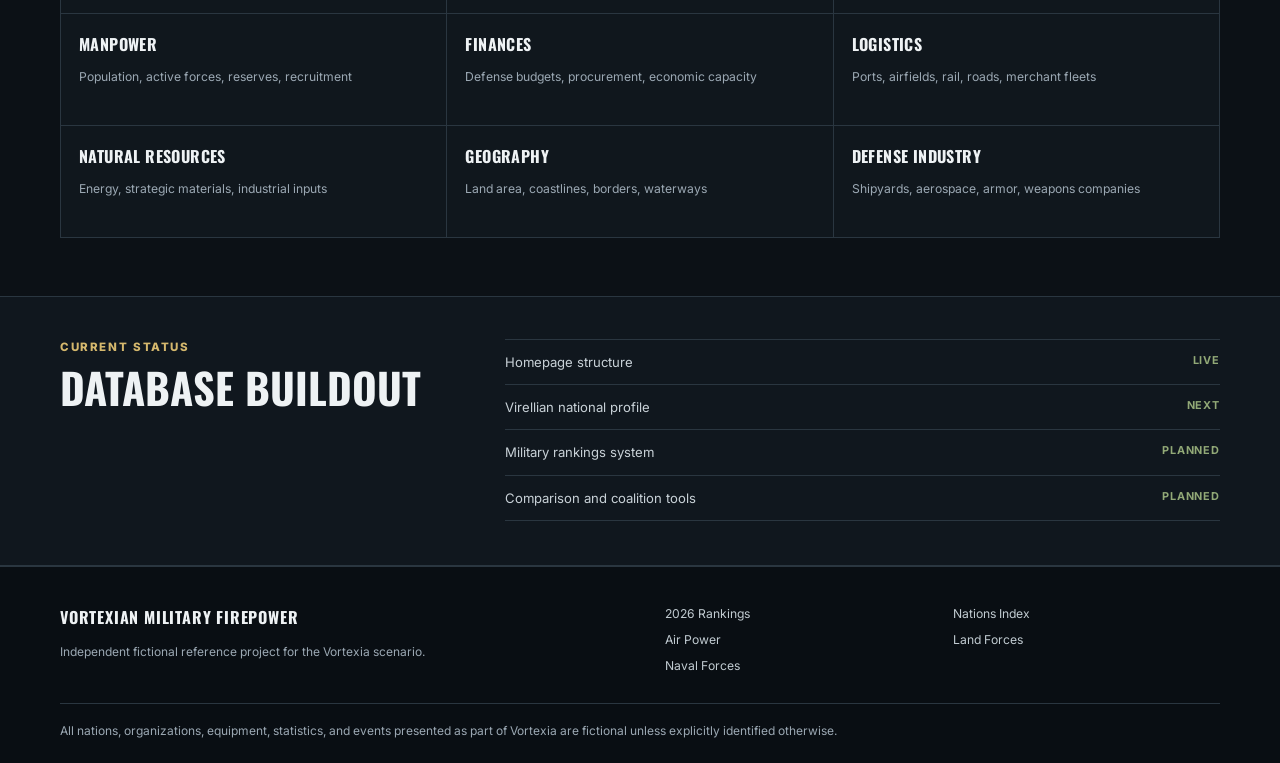
==== commit aa024c2e: "Force fresh homepage assets after redesign" ====
--- a/index.html
+++ b/index.html
@@ -8,7 +8,7 @@
   <link rel="preconnect" href="https://fonts.googleapis.com">
   <link rel="preconnect" href="https://fonts.gstatic.com" crossorigin>
   <link href="https://fonts.googleapis.com/css2?family=Inter:wght@400;500;600;700&family=Oswald:wght@500;600;700&display=swap" rel="stylesheet">
-  <link rel="stylesheet" href="css/style.css">
+  <link rel="stylesheet" href="css/style.css?v=2">
 </head>
 <body>
   <header class="site-header">
@@ -197,6 +197,6 @@
     </div>
   </footer>
 
-  <script src="js/main.js"></script>
+  <script src="js/main.js?v=2"></script>
 </body>
 </html>
--- a/css/style.css
+++ b/css/style.css
@@ -1,447 +1,463 @@
 :root {
   --bg: #0c1116;
-  --bg-soft: #121920;
-  --panel: #161f27;
-  --panel-2: #1d2832;
-  --text: #f3f5f7;
-  --muted: #9aa7b3;
-  --line: #2a3742;
-  --accent: #8ba36f;
-  --accent-2: #d2b46c;
-  --danger: #b85b5b;
-  --max: 1180px;
-}
-
-* {
-  box-sizing: border-box;
-}
-
-html {
-  scroll-behavior: smooth;
-}
+  --bg-2: #10171e;
+  --panel: #151e26;
+  --panel-hover: #1a252f;
+  --text: #eef2f4;
+  --muted: #9ba8b3;
+  --line: #2a3640;
+  --accent: #92a977;
+  --gold: #d5b86d;
+  --max: 1160px;
+}
+
+* { box-sizing: border-box; }
+html { scroll-behavior: smooth; }
 
 body {
   margin: 0;
-  background:
-    radial-gradient(circle at top right, rgba(139, 163, 111, 0.08), transparent 30%),
-    var(--bg);
+  background: var(--bg);
   color: var(--text);
   font-family: "Inter", system-ui, sans-serif;
-  line-height: 1.6;
-}
-
-a {
-  color: inherit;
-  text-decoration: none;
+  line-height: 1.55;
+}
+
+a { color: inherit; text-decoration: none; }
+
+.content-wrap {
+  width: min(var(--max), calc(100% - 40px));
+  margin: 0 auto;
 }
 
 .site-header {
   position: sticky;
   top: 0;
-  z-index: 10;
-  backdrop-filter: blur(14px);
-  background: rgba(12, 17, 22, 0.9);
+  z-index: 20;
+  background: rgba(9, 14, 19, 0.96);
   border-bottom: 1px solid var(--line);
-}
-
-.nav-wrap {
-  max-width: var(--max);
+  backdrop-filter: blur(12px);
+}
+
+.header-inner {
+  width: min(var(--max), calc(100% - 40px));
+  min-height: 72px;
   margin: 0 auto;
-  min-height: 74px;
-  padding: 0 24px;
   display: flex;
   align-items: center;
-  justify-content: space-between;
-  gap: 24px;
+  gap: 28px;
 }
 
 .brand {
   display: flex;
   align-items: center;
   gap: 12px;
+  margin-right: auto;
+  min-width: 0;
 }
 
 .brand-mark {
-  width: 40px;
-  height: 40px;
+  width: 46px;
+  height: 38px;
   display: grid;
   place-items: center;
   border: 1px solid var(--accent);
   color: var(--accent);
   font-family: "Oswald", sans-serif;
-  font-size: 1.25rem;
-}
-
-.brand strong,
-.brand small {
-  display: block;
-}
-
-.brand strong {
-  font-family: "Oswald", sans-serif;
-  letter-spacing: 0.08em;
-}
-
-.brand small {
-  color: var(--muted);
-  font-size: 0.68rem;
-  letter-spacing: 0.18em;
+  font-size: .9rem;
+  letter-spacing: .08em;
+}
+
+.brand-copy strong,
+.brand-copy small { display: block; }
+
+.brand-copy strong {
+  font-family: "Oswald", sans-serif;
+  letter-spacing: .055em;
+  font-size: 1.05rem;
+  line-height: 1.1;
+}
+
+.brand-copy small {
+  color: var(--muted);
+  font-size: .64rem;
+  letter-spacing: .13em;
+  text-transform: uppercase;
+  margin-top: 3px;
 }
 
 .main-nav {
   display: flex;
-  gap: 22px;
-  color: #d5dce2;
-  font-size: 0.92rem;
-  font-weight: 600;
-}
-
-.main-nav a:hover {
-  color: var(--accent-2);
-}
+  align-items: center;
+  gap: 20px;
+  font-size: .82rem;
+  font-weight: 700;
+}
+
+.main-nav a {
+  color: #d4dce1;
+  white-space: nowrap;
+}
+
+.main-nav a:hover { color: var(--gold); }
 
 .menu-button {
   display: none;
+  padding: 8px 12px;
+  border: 1px solid var(--line);
   background: transparent;
   color: var(--text);
+  font: inherit;
+}
+
+.intro {
+  border-bottom: 1px solid var(--line);
+  background:
+    linear-gradient(110deg, rgba(146,169,119,.07), transparent 42%),
+    var(--bg);
+}
+
+.intro .content-wrap {
+  padding: 62px 0 54px;
+  max-width: 880px;
+  margin-left: max(20px, calc((100vw - var(--max)) / 2));
+}
+
+.kicker {
+  margin: 0 0 9px;
+  color: var(--gold);
+  font-size: .72rem;
+  font-weight: 800;
+  letter-spacing: .14em;
+  text-transform: uppercase;
+}
+
+h1, h2, h3 {
+  font-family: "Oswald", sans-serif;
+  text-transform: uppercase;
+  line-height: 1.08;
+}
+
+h1 {
+  margin: 0 0 16px;
+  font-size: clamp(2.8rem, 6vw, 5rem);
+  letter-spacing: -.02em;
+}
+
+h2 {
+  margin: 0;
+  font-size: clamp(1.8rem, 3.3vw, 2.8rem);
+}
+
+h3 {
+  margin: 0;
+  font-size: 1.55rem;
+}
+
+.lead {
+  max-width: 820px;
+  margin: 0;
+  color: #c0cbd2;
+  font-size: 1rem;
+}
+
+.note {
+  margin: 15px 0 0;
+  color: var(--muted);
+  font-size: .82rem;
+}
+
+.quick-links {
+  padding: 28px 0 54px;
+  display: grid;
+  grid-template-columns: repeat(2, 1fr);
+  gap: 12px;
+}
+
+.feature-card {
+  min-height: 154px;
+  padding: 22px;
   border: 1px solid var(--line);
-  padding: 8px 12px;
-  font: inherit;
-}
-
-.hero {
-  border-bottom: 1px solid var(--line);
-}
-
-.hero-grid {
-  max-width: var(--max);
-  margin: 0 auto;
-  min-height: 640px;
-  padding: 90px 24px;
-  display: grid;
-  grid-template-columns: 1.45fr 0.8fr;
-  gap: 64px;
-  align-items: center;
-}
-
-.eyebrow {
-  margin: 0 0 14px;
-  color: var(--accent-2);
+  background: var(--panel);
+  display: grid;
+  grid-template-columns: 42px 1fr;
+  gap: 15px;
+  transition: .18s ease;
+}
+
+.feature-card:hover {
+  background: var(--panel-hover);
+  border-color: #465561;
+  transform: translateY(-2px);
+}
+
+.feature-number {
+  color: var(--gold);
+  font-family: "Oswald", sans-serif;
+  font-size: 1rem;
+}
+
+.feature-card h2 {
+  font-size: 1.45rem;
+  margin-bottom: 7px;
+}
+
+.feature-card p {
+  margin: 0 0 12px;
+  color: var(--muted);
+  font-size: .88rem;
+}
+
+.status {
+  color: var(--accent);
+  font-size: .7rem;
+  font-weight: 800;
+  letter-spacing: .08em;
   text-transform: uppercase;
-  letter-spacing: 0.16em;
-  font-size: 0.78rem;
-  font-weight: 700;
-}
-
-h1,
-h2,
-h3 {
-  margin-top: 0;
-  font-family: "Oswald", sans-serif;
-  text-transform: uppercase;
-  line-height: 1.05;
-}
-
-h1 {
-  margin-bottom: 24px;
-  font-size: clamp(4rem, 10vw, 8.7rem);
-  letter-spacing: -0.03em;
-}
-
-h2 {
-  margin-bottom: 18px;
-  font-size: clamp(2.2rem, 5vw, 4rem);
-}
-
-h3 {
-  margin-bottom: 12px;
-  font-size: 1.75rem;
-}
-
-.hero-text {
-  max-width: 760px;
-  color: var(--muted);
-  font-size: 1.08rem;
-}
-
-.hero-actions {
-  display: flex;
-  gap: 12px;
-  flex-wrap: wrap;
-  margin-top: 32px;
-}
-
-.button {
-  padding: 13px 18px;
-  border: 1px solid var(--line);
-  font-weight: 700;
-  font-size: 0.92rem;
-}
-
-.button-primary {
-  background: var(--accent);
-  border-color: var(--accent);
-  color: #10140f;
-}
-
-.button-primary:hover {
-  filter: brightness(1.08);
-}
-
-.button-secondary:hover {
-  border-color: var(--accent-2);
-}
-
-.status-panel {
-  background: linear-gradient(180deg, rgba(29, 40, 50, 0.98), rgba(18, 25, 32, 0.98));
-  border: 1px solid var(--line);
-  padding: 28px;
-  box-shadow: 0 24px 70px rgba(0,0,0,0.28);
-}
-
-.status-label,
-.card-kicker {
-  display: block;
-  color: var(--accent);
-  font-size: 0.72rem;
-  letter-spacing: 0.14em;
-  font-weight: 800;
-}
-
-.status-panel > strong {
-  display: block;
-  margin: 7px 0 22px;
-  font-family: "Oswald", sans-serif;
-  font-size: 2rem;
-}
-
-.status-line {
-  display: flex;
-  justify-content: space-between;
-  gap: 20px;
-  padding: 12px 0;
-  border-top: 1px solid var(--line);
-  font-size: 0.9rem;
-}
-
-.status-line span {
-  color: var(--muted);
-}
-
-.section {
-  max-width: var(--max);
-  margin: 0 auto;
-  padding: 90px 24px;
-}
-
-.section-dark {
-  max-width: none;
-  background: var(--bg-soft);
+}
+
+.section-band {
+  background: var(--bg-2);
   border-top: 1px solid var(--line);
   border-bottom: 1px solid var(--line);
 }
 
-.section-dark > * {
-  max-width: var(--max);
-  margin-left: auto;
-  margin-right: auto;
-}
-
-.section-heading {
-  max-width: 760px;
-  margin-bottom: 42px;
-}
-
-.section-heading p:last-child {
-  color: var(--muted);
-}
-
-.stat-grid {
-  display: grid;
-  grid-template-columns: repeat(4, 1fr);
-  gap: 16px;
-}
-
-.stat-card {
-  min-height: 180px;
+.section-band .content-wrap,
+.database-section {
+  padding-top: 54px;
+  padding-bottom: 58px;
+}
+
+.section-title {
+  display: grid;
+  grid-template-columns: 1fr minmax(260px, 520px);
+  gap: 40px;
+  align-items: end;
+  margin-bottom: 26px;
+}
+
+.section-title > p {
+  margin: 0;
+  color: var(--muted);
+  font-size: .88rem;
+}
+
+.section-title.compact { margin-bottom: 24px; }
+
+.nation-grid {
+  display: grid;
+  grid-template-columns: 1.25fr 1fr 1fr;
+  gap: 12px;
+}
+
+.nation-card {
+  min-height: 230px;
   padding: 22px;
   background: var(--panel);
   border: 1px solid var(--line);
   display: flex;
   flex-direction: column;
+}
+
+.nation-primary {
+  border-color: rgba(146,169,119,.55);
+}
+
+.nation-top {
+  display: flex;
   justify-content: space-between;
-}
-
-.stat-card span,
-.stat-card small {
-  color: var(--muted);
-}
-
-.stat-card strong {
-  font-family: "Oswald", sans-serif;
-  font-size: 3.3rem;
-  color: var(--accent-2);
-}
-
-.branch-grid {
+  gap: 12px;
+  margin-bottom: 30px;
+}
+
+.nation-code {
+  color: var(--gold);
+  font-family: "Oswald", sans-serif;
+  font-size: .95rem;
+  letter-spacing: .12em;
+}
+
+.badge {
+  color: var(--accent);
+  font-size: .64rem;
+  font-weight: 800;
+  letter-spacing: .09em;
+}
+
+.badge.subtle { color: var(--muted); }
+
+.nation-card p {
+  margin: 10px 0 18px;
+  color: var(--muted);
+  font-size: .86rem;
+}
+
+.nation-links {
+  display: flex;
+  flex-wrap: wrap;
+  gap: 7px;
+  margin-bottom: 20px;
+}
+
+.nation-links span {
+  padding: 5px 7px;
+  border: 1px solid var(--line);
+  color: #c6d0d6;
+  font-size: .68rem;
+}
+
+.card-action {
+  margin-top: auto;
+  color: var(--accent);
+  font-size: .75rem;
+  font-weight: 700;
+}
+
+.card-action.muted { color: var(--muted); }
+
+.database-grid {
+  display: grid;
+  grid-template-columns: repeat(3, 1fr);
+  border-top: 1px solid var(--line);
+  border-left: 1px solid var(--line);
+}
+
+.database-grid a {
+  min-height: 112px;
+  padding: 18px;
+  border-right: 1px solid var(--line);
+  border-bottom: 1px solid var(--line);
+  background: #10171d;
+}
+
+.database-grid a:hover { background: var(--panel); }
+
+.database-grid strong {
+  display: block;
+  margin-bottom: 7px;
+  font-family: "Oswald", sans-serif;
+  text-transform: uppercase;
+  letter-spacing: .025em;
+}
+
+.database-grid span {
+  color: var(--muted);
+  font-size: .76rem;
+}
+
+.small-band .content-wrap { padding-top: 42px; padding-bottom: 44px; }
+
+.info-row {
+  display: grid;
+  grid-template-columns: .7fr 1.3fr;
+  gap: 60px;
+}
+
+.build-list { border-top: 1px solid var(--line); }
+
+.build-list div {
+  display: flex;
+  justify-content: space-between;
+  gap: 24px;
+  padding: 12px 0;
+  border-bottom: 1px solid var(--line);
+  font-size: .82rem;
+}
+
+.build-list span { color: #c9d2d8; }
+
+.build-list strong {
+  color: var(--accent);
+  font-size: .68rem;
+  letter-spacing: .08em;
+}
+
+.site-footer {
+  padding: 38px 0 22px;
+  background: #090e13;
+  border-top: 1px solid var(--line);
+}
+
+.footer-grid {
+  display: grid;
+  grid-template-columns: 1fr 1fr;
+  gap: 50px;
+}
+
+.footer-grid strong {
+  font-family: "Oswald", sans-serif;
+  letter-spacing: .05em;
+}
+
+.footer-grid p,
+.disclaimer {
+  color: var(--muted);
+  font-size: .75rem;
+}
+
+.footer-links {
   display: grid;
   grid-template-columns: repeat(2, 1fr);
-  gap: 16px;
-}
-
-.branch-card {
-  min-height: 250px;
-  padding: 28px;
-  background: var(--panel);
-  border: 1px solid var(--line);
-  display: grid;
-  grid-template-columns: auto 1fr;
-  gap: 22px;
-  transition: transform 0.2s ease, border-color 0.2s ease;
-}
-
-.branch-card:hover {
-  transform: translateY(-3px);
-  border-color: #465766;
-}
-
-.branch-card.featured {
-  border-color: rgba(210, 180, 108, 0.6);
-}
-
-.branch-number {
-  color: var(--accent-2);
-  font-family: "Oswald", sans-serif;
-  font-size: 1.2rem;
-}
-
-.branch-card p {
-  color: var(--muted);
-}
-
-.coming-soon {
-  display: inline-block;
-  margin-top: 10px;
-  color: var(--accent);
-  font-size: 0.78rem;
-  font-weight: 700;
-  text-transform: uppercase;
-  letter-spacing: 0.08em;
-}
-
-.split-panel {
-  display: grid;
-  grid-template-columns: 0.8fr 1.2fr;
-  gap: 70px;
-  align-items: start;
-}
-
-.roadmap {
+  gap: 7px 20px;
+  color: #c1cbd1;
+  font-size: .76rem;
+}
+
+.disclaimer {
+  margin-top: 28px;
+  padding-top: 18px;
   border-top: 1px solid var(--line);
 }
 
-.roadmap div {
-  display: grid;
-  grid-template-columns: 52px 1fr auto;
-  gap: 18px;
-  padding: 18px 0;
-  border-bottom: 1px solid var(--line);
-}
-
-.roadmap b {
-  color: var(--accent-2);
-  font-family: "Oswald", sans-serif;
-}
-
-.roadmap span {
-  color: #dce3e9;
-}
-
-.roadmap em {
-  color: var(--muted);
-  font-style: normal;
-  font-size: 0.82rem;
-  text-transform: uppercase;
-  letter-spacing: 0.08em;
-}
-
-.site-footer {
-  padding: 36px 24px;
-  border-top: 1px solid var(--line);
-  text-align: center;
-  color: var(--muted);
-  font-size: 0.82rem;
-}
-
-.site-footer p {
-  margin: 6px 0;
-}
-
 @media (max-width: 900px) {
-  .hero-grid,
-  .split-panel {
+  .menu-button { display: inline-block; }
+
+  .main-nav {
+    position: absolute;
+    top: 72px;
+    left: 0;
+    right: 0;
+    display: none;
+    flex-direction: column;
+    align-items: flex-start;
+    gap: 0;
+    padding: 10px 20px 18px;
+    background: #0b1116;
+    border-bottom: 1px solid var(--line);
+  }
+
+  .main-nav.open { display: flex; }
+  .main-nav a { width: 100%; padding: 10px 0; }
+
+  .nation-grid { grid-template-columns: 1fr; }
+  .database-grid { grid-template-columns: repeat(2, 1fr); }
+}
+
+@media (max-width: 680px) {
+  .content-wrap,
+  .header-inner { width: min(var(--max), calc(100% - 28px)); }
+
+  .brand-copy small { display: none; }
+  .brand-copy strong { font-size: .9rem; }
+
+  .intro .content-wrap {
+    margin-left: auto;
+    padding-top: 44px;
+    padding-bottom: 40px;
+  }
+
+  .quick-links,
+  .section-title,
+  .info-row,
+  .footer-grid {
     grid-template-columns: 1fr;
   }
 
-  .hero-grid {
+  .quick-links { padding-top: 18px; }
+  .section-title { gap: 12px; align-items: start; }
+  .database-grid { grid-template-columns: 1fr; }
+
+  .feature-card {
     min-height: auto;
+    grid-template-columns: 34px 1fr;
   }
-
-  .stat-grid {
-    grid-template-columns: repeat(2, 1fr);
-  }
-
-  .main-nav {
-    position: absolute;
-    left: 0;
-    right: 0;
-    top: 74px;
-    display: none;
-    flex-direction: column;
-    padding: 20px 24px;
-    background: #10161c;
-    border-bottom: 1px solid var(--line);
-  }
-
-  .main-nav.open {
-    display: flex;
-  }
-
-  .menu-button {
-    display: inline-block;
-  }
-}
-
-@media (max-width: 650px) {
-  .hero-grid,
-  .section {
-    padding-top: 64px;
-    padding-bottom: 64px;
-  }
-
-  .branch-grid,
-  .stat-grid {
-    grid-template-columns: 1fr;
-  }
-
-  .branch-card {
-    grid-template-columns: 1fr;
-  }
-
-  h1 {
-    font-size: clamp(3.4rem, 18vw, 5.2rem);
-  }
-
-  .status-line {
-    flex-direction: column;
-    gap: 3px;
-  }
-
-  .roadmap div {
-    grid-template-columns: 38px 1fr;
-  }
-
-  .roadmap em {
-    grid-column: 2;
-  }
-}
+}
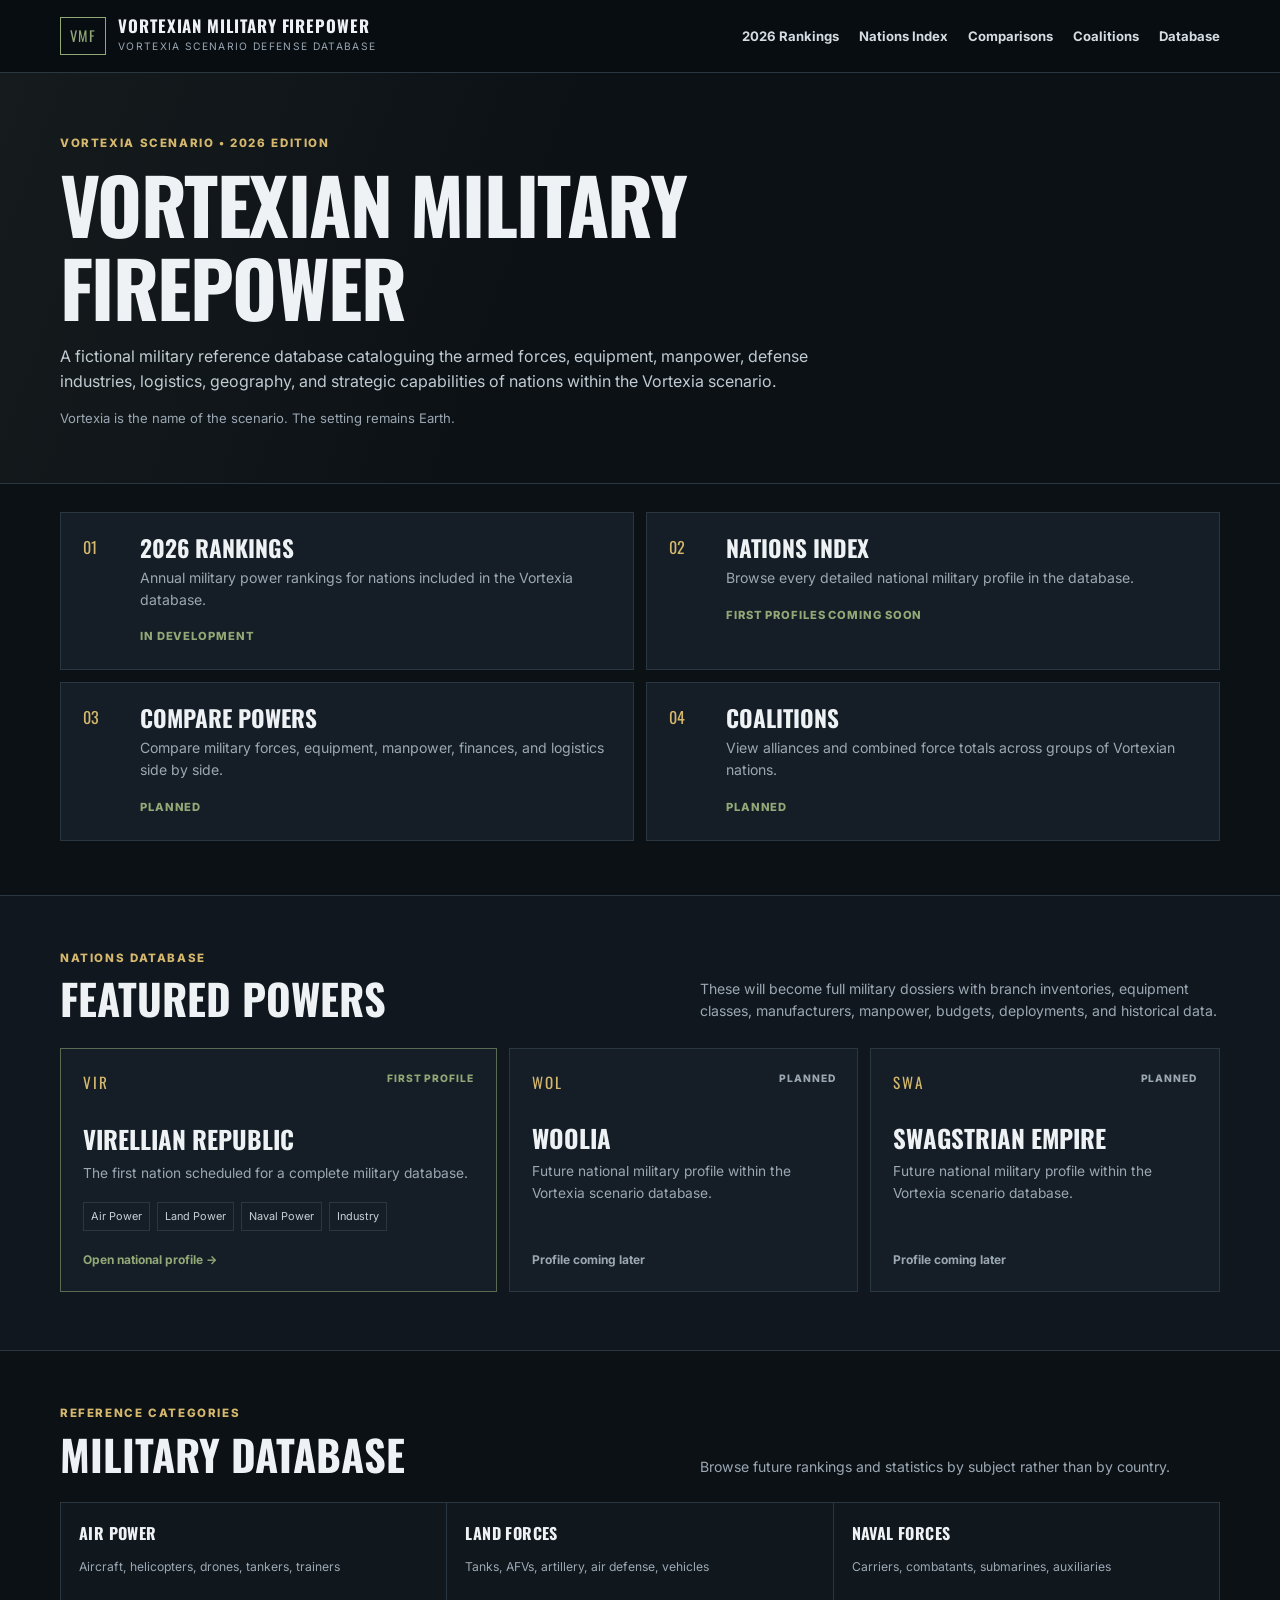
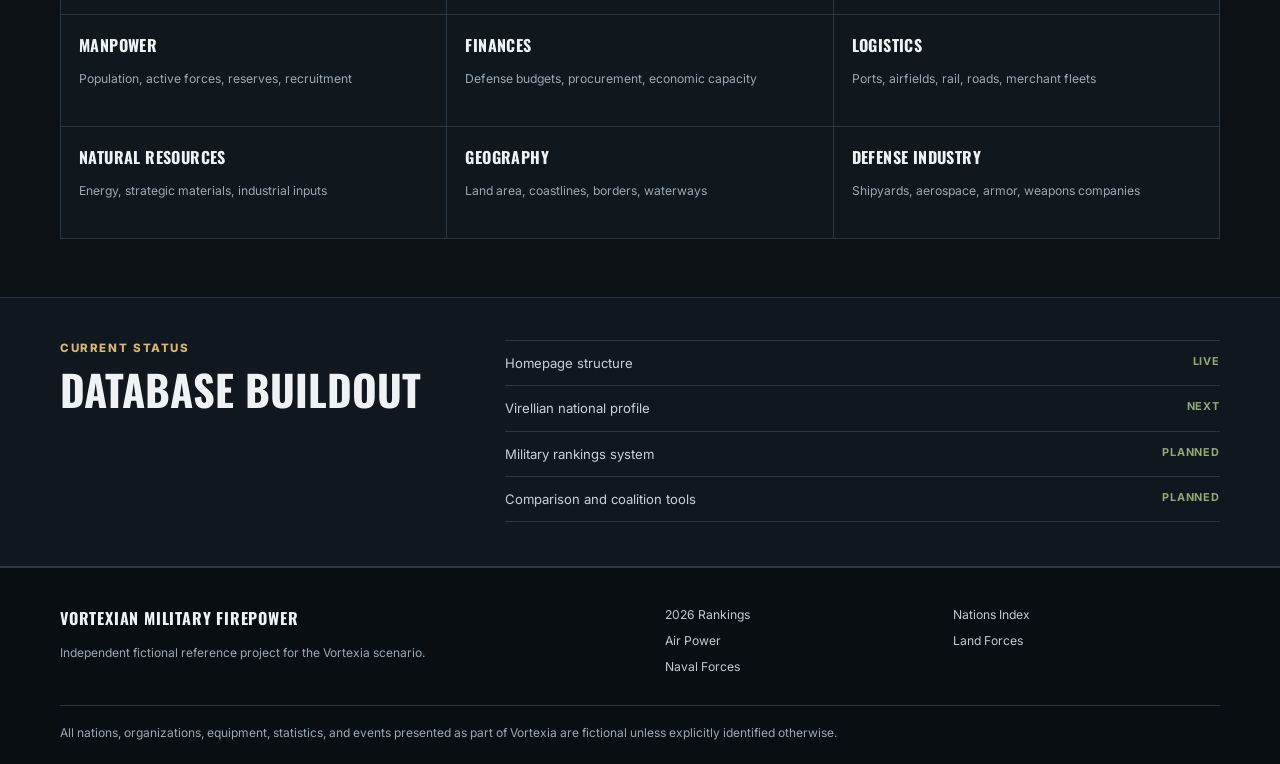
==== commit c3d7d46e: "Link Virellia profile and prepare flag display" ====
--- a/index.html
+++ b/index.html
@@ -103,7 +103,10 @@
         <div class="nation-grid">
           <article class="nation-card nation-primary">
             <div class="nation-top">
-              <span class="nation-code">VIR</span>
+              <span class="nation-flag-wrap">
+                <img class="nation-flag" src="assets/flags/virellia.png" alt="Flag of the Virellian Republic" onerror="this.hidden=true;this.nextElementSibling.hidden=false;">
+                <span class="nation-code" hidden>VIR</span>
+              </span>
               <span class="badge">FIRST PROFILE</span>
             </div>
             <h3>Virellian Republic</h3>
@@ -114,7 +117,7 @@
               <span>Naval Power</span>
               <span>Industry</span>
             </div>
-            <span class="card-action">Profile under construction →</span>
+            <a class="card-action" href="countries/virellia/">Open national profile →</a>
           </article>
 
           <article class="nation-card">
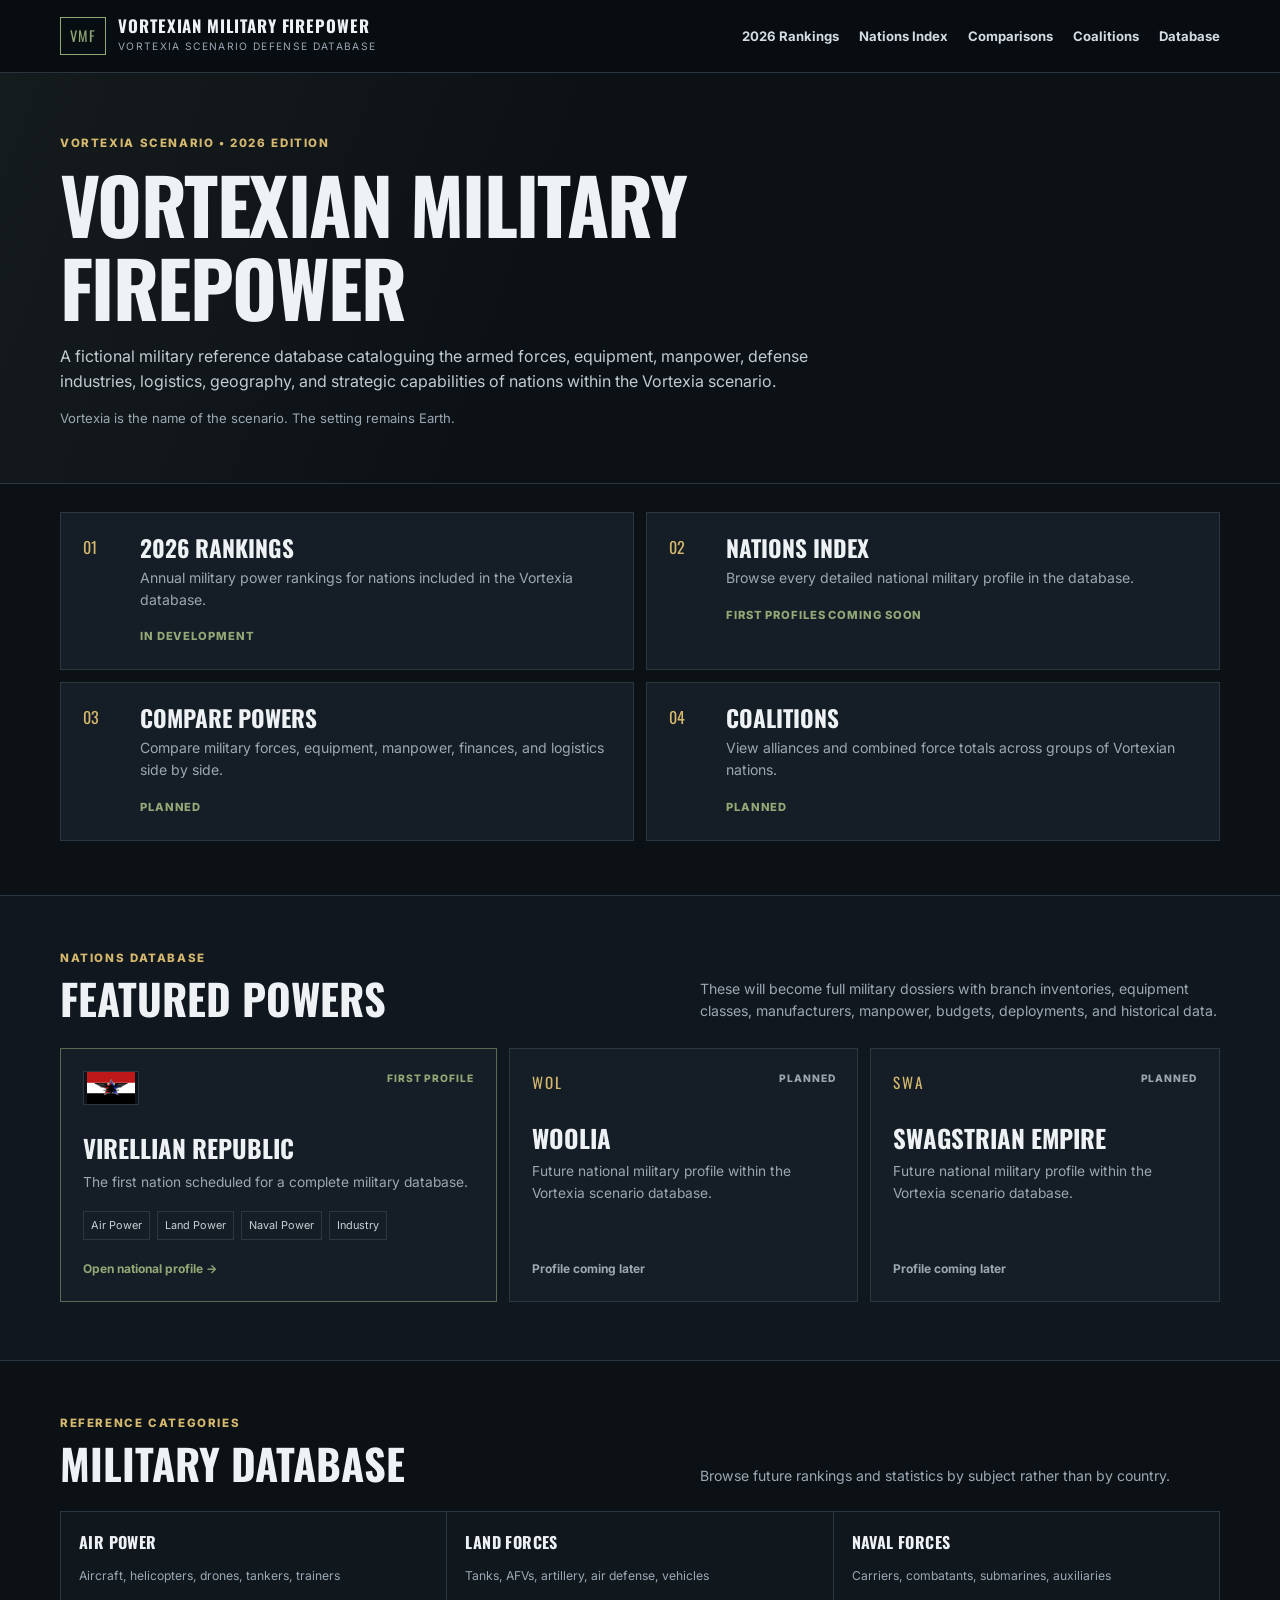
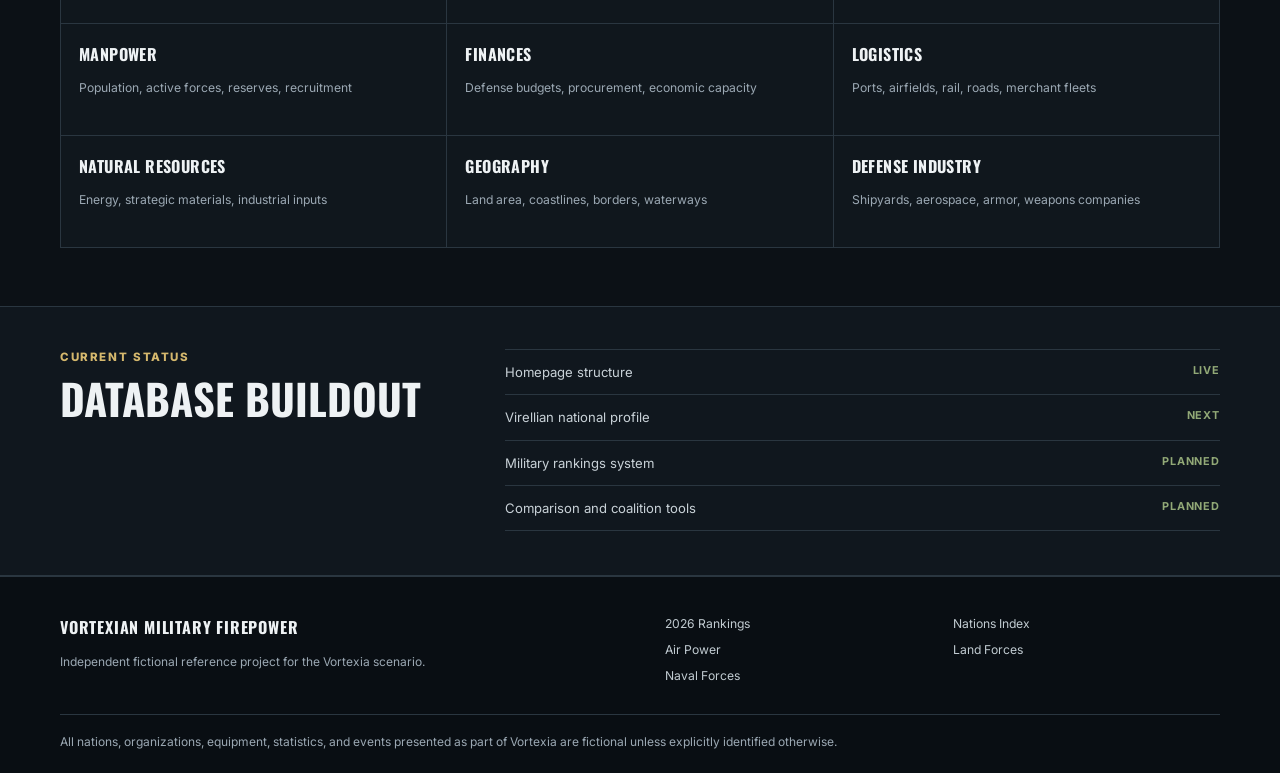
==== commit e425140c: "Refresh homepage styles for larger Virellia flag" ====
--- a/index.html
+++ b/index.html
@@ -8,7 +8,7 @@
   <link rel="preconnect" href="https://fonts.googleapis.com">
   <link rel="preconnect" href="https://fonts.gstatic.com" crossorigin>
   <link href="https://fonts.googleapis.com/css2?family=Inter:wght@400;500;600;700&family=Oswald:wght@500;600;700&display=swap" rel="stylesheet">
-  <link rel="stylesheet" href="css/style.css?v=2">
+  <link rel="stylesheet" href="css/style.css?v=3">
 </head>
 <body>
   <header class="site-header">
--- a/css/style.css
+++ b/css/style.css
@@ -460,4 +460,18 @@
     min-height: auto;
     grid-template-columns: 34px 1fr;
   }
-}+}
+
+.nation-flag-wrap {
+  display: inline-flex;
+  align-items: center;
+  min-height: 34px;
+}
+
+.nation-flag {
+  width: 56px;
+  height: 34px;
+  object-fit: contain;
+  border: 1px solid var(--line);
+  background: #0d1318;
+}
